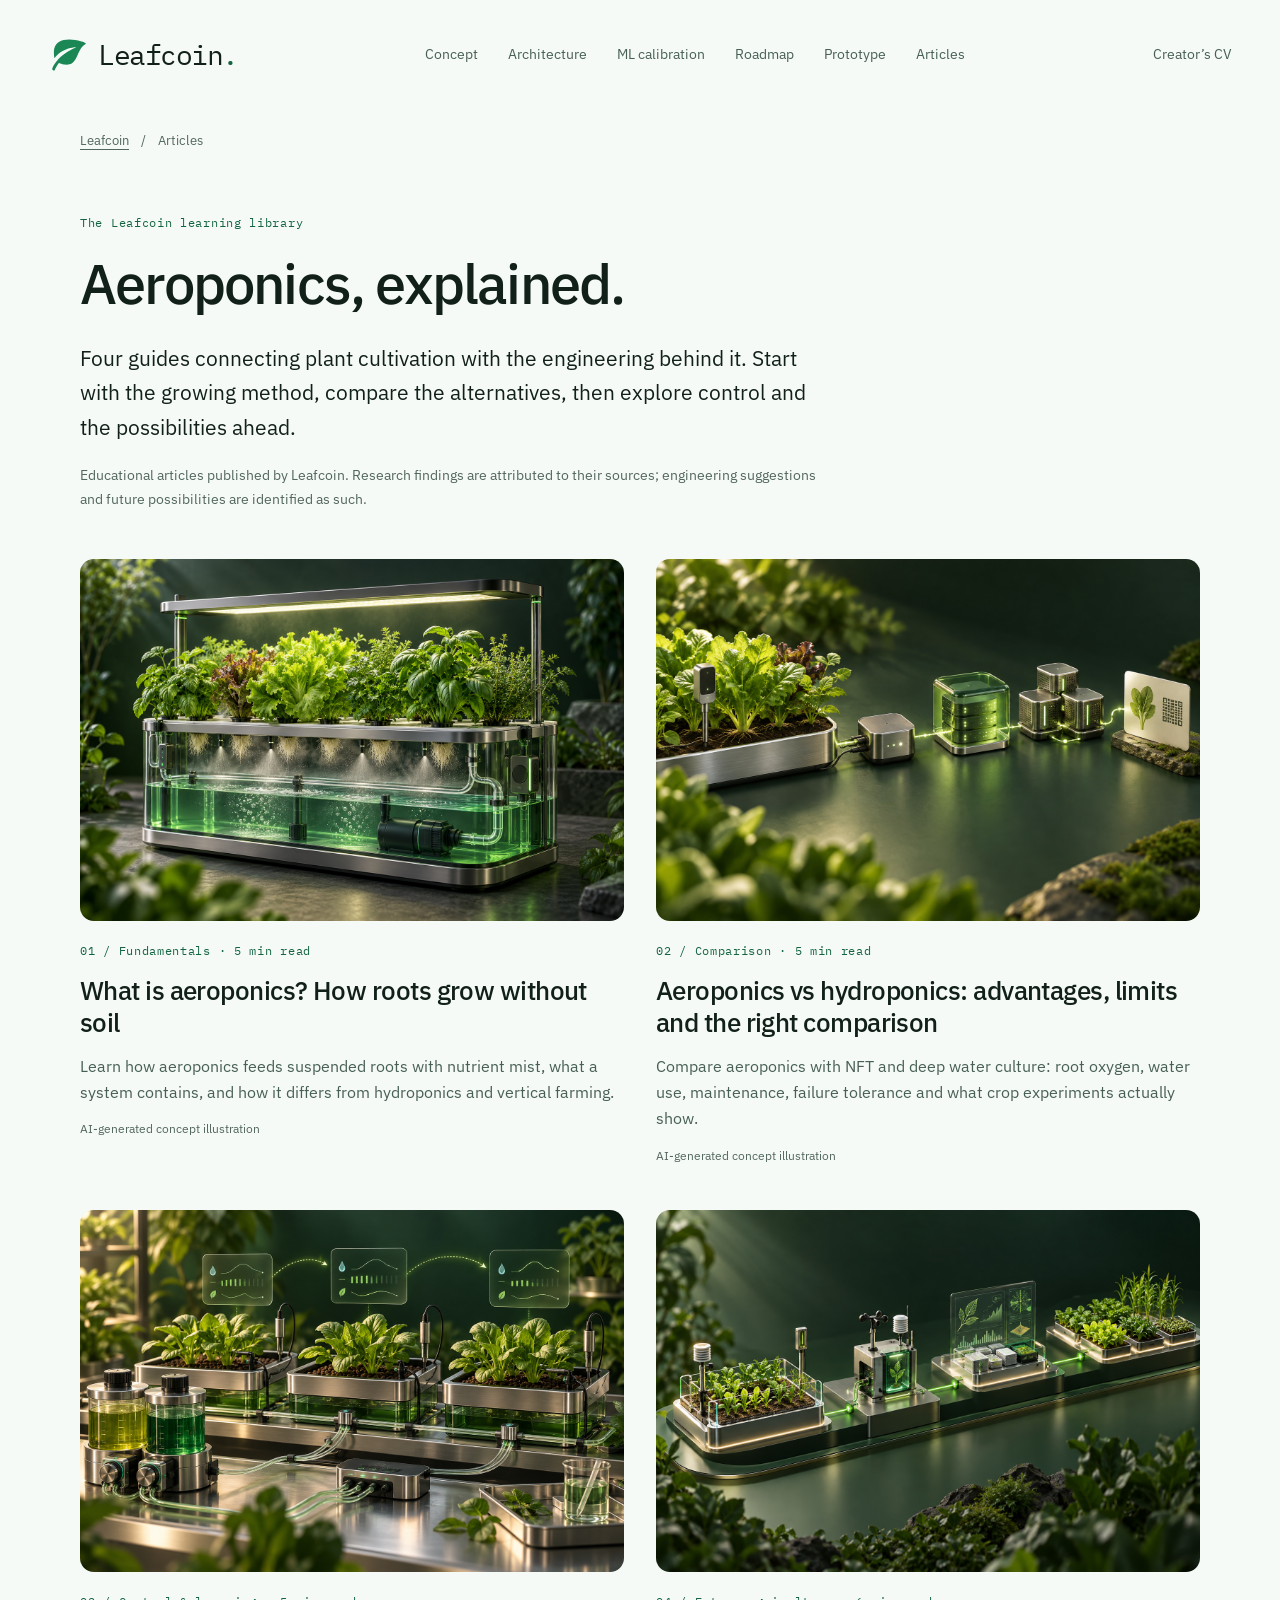
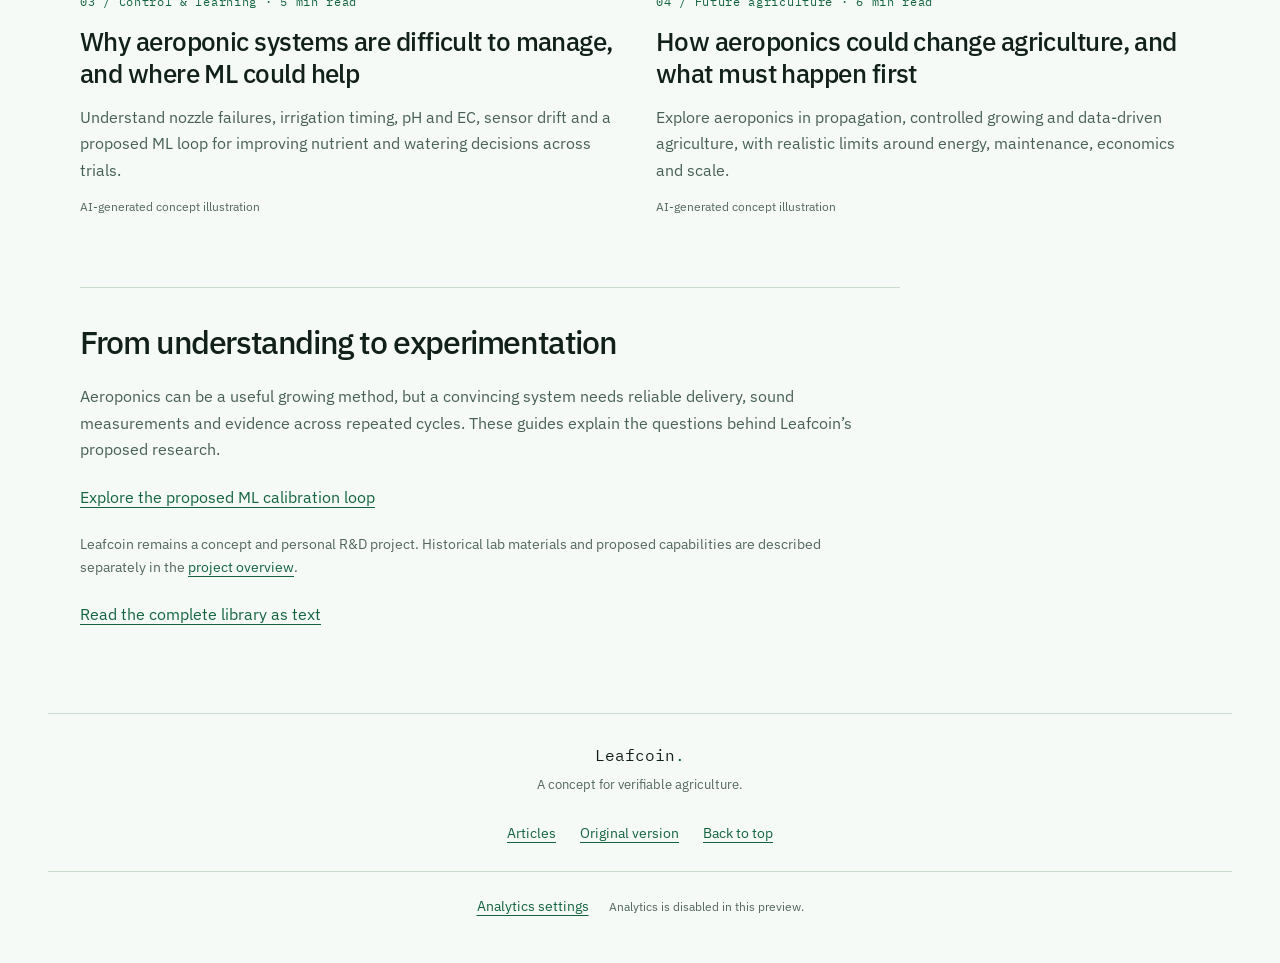
==== articles/index.html @ 0789e326 "Add sourced aeroponics learning library and discovery resources" ====
<!doctype html>
<html lang="en"><head>
<meta charset="utf-8"><meta name="viewport" content="width=device-width, initial-scale=1">
<title>Aeroponics Guides: Methods, Control and Future | Leafcoin</title><meta name="description" content="Research-based guides to aeroponics, hydroponic comparisons, system control and the future of agriculture, with sources and practical tradeoffs."><meta name="author" content="Ilya Papou">
<meta name="robots" content="index, follow, max-image-preview:large"><meta name="color-scheme" content="light dark">
<meta name="theme-color" content="#f5faf7" media="(prefers-color-scheme: light)"><meta name="theme-color" content="#081411" media="(prefers-color-scheme: dark)">
<link rel="canonical" href="https://leafcoin.org/articles/"><link rel="alternate" href="index.md" type="text/markdown" title="Learning library in Markdown">
<link rel="describedby" href="../llms.txt" type="text/plain" title="Leafcoin reading guide"><link rel="describedby" href="llms-full.txt" type="text/plain" title="Complete learning library text">
<link rel="icon" href="../assets/favicon-96.png" type="image/png" sizes="96x96"><link rel="apple-touch-icon" href="../assets/ios_ligth_leafcoin.png">
<link rel="stylesheet" href="../styles.css?v=20261013-articles"><link rel="stylesheet" href="../articles.css?v=20261013-articles"><link rel="stylesheet" href="../analytics-ui.css?v=20260930-footer-center">
<meta property="og:type" content="website"><meta property="og:site_name" content="Leafcoin"><meta property="og:locale" content="en_US">
<meta property="og:title" content="Aeroponics Guides: Methods, Control and Future | Leafcoin"><meta property="og:description" content="Research-based guides to aeroponics, hydroponic comparisons, system control and the future of agriculture, with sources and practical tradeoffs."><meta property="og:url" content="https://leafcoin.org/articles/">
<meta property="og:image" content="https://leafcoin.org/assets/images/section-concept.jpg"><meta property="og:image:type" content="image/jpeg"><meta property="og:image:width" content="1536"><meta property="og:image:height" content="1024"><meta property="og:image:alt" content="AI-generated concept illustration of an aeroponic growing module.">
<meta name="twitter:card" content="summary_large_image"><meta name="twitter:title" content="Aeroponics Guides: Methods, Control and Future | Leafcoin"><meta name="twitter:description" content="Research-based guides to aeroponics, hydroponic comparisons, system control and the future of agriculture, with sources and practical tradeoffs."><meta name="twitter:image" content="https://leafcoin.org/assets/images/section-concept.jpg"><meta name="twitter:image:alt" content="AI-generated concept illustration of an aeroponic growing module.">

<script type="application/ld+json">{"@context": "https://schema.org", "@graph": [{"@type": "WebSite", "@id": "https://leafcoin.org/#website", "url": "https://leafcoin.org/", "name": "Leafcoin", "alternateName": "leafcoin.org", "publisher": {"@id": "https://papou.work/#person"}}, {"@type": "Person", "@id": "https://papou.work/#person", "name": "Ilya Papou", "url": "https://papou.work/"}, {"@type": "CollectionPage", "@id": "https://leafcoin.org/articles/#library", "url": "https://leafcoin.org/articles/", "name": "Aeroponics Guides: Methods, Control and Future | Leafcoin", "description": "Research-based guides to aeroponics, hydroponic comparisons, system control and the future of agriculture, with sources and practical tradeoffs.", "inLanguage": "en", "datePublished": "2026-10-13", "dateModified": "2026-10-13", "isPartOf": {"@id": "https://leafcoin.org/#website"}, "publisher": {"@id": "https://papou.work/#person"}, "mainEntity": {"@id": "https://leafcoin.org/articles/#reading-order"}}, {"@type": "ItemList", "@id": "https://leafcoin.org/articles/#reading-order", "itemListElement": [{"@type": "ListItem", "position": 1, "name": "What is aeroponics? How roots grow without soil", "url": "https://leafcoin.org/articles/what-is-aeroponics.html"}, {"@type": "ListItem", "position": 2, "name": "Aeroponics vs hydroponics: advantages, limits and the right comparison", "url": "https://leafcoin.org/articles/aeroponics-vs-hydroponics.html"}, {"@type": "ListItem", "position": 3, "name": "Why aeroponic systems are difficult to manage, and where ML could help", "url": "https://leafcoin.org/articles/aeroponic-system-control.html"}, {"@type": "ListItem", "position": 4, "name": "How aeroponics could change agriculture, and what must happen first", "url": "https://leafcoin.org/articles/future-of-aeroponics.html"}]}, {"@type": "BreadcrumbList", "@id": "https://leafcoin.org/articles/#breadcrumbs", "itemListElement": [{"@type": "ListItem", "position": 1, "name": "Leafcoin", "item": "https://leafcoin.org/"}, {"@type": "ListItem", "position": 2, "name": "Articles", "item": "https://leafcoin.org/articles/"}]}]}</script>
<script src="../site.js?v=20260930-menu2" defer></script><script src="../analytics.js?v=20261013-articles" defer></script>
</head><body class="learning-page">
<a class="skip-link" href="#main">Skip to content</a>
  <header class="site-toolbar">
    <a class="site-brand" href="../index.html" aria-label="Leafcoin home"><img src="../assets/leafcoin_revert.svg" width="36" height="36" alt="" aria-hidden="true">Leafcoin<span aria-hidden="true">.</span></a>
    <button class="menu-toggle" type="button" aria-controls="site-menu" aria-expanded="false" aria-label="Open menu">
      <span class="menu-toggle-label">Menu</span>
      <span class="menu-toggle-icon" aria-hidden="true"><span></span><span></span><span></span></span>
    </button>
    <div class="toolbar-links" id="site-menu">
      <nav aria-label="Main navigation">
        <a href="../index.html#concept">Concept</a>
        <a href="../index.html#architecture">Architecture</a>
        <a href="../index.html#calibration">ML calibration</a>
        <a href="../index.html#roadmap">Roadmap</a>
        <a href="../index.html#prototype">Prototype</a>
        <a href="index.html" aria-current="location">Articles</a>
      </nav>
      <a class="creator-link" href="https://papou.work/">Creator’s CV</a>
    </div>
  </header>
<main id="main" class="learning-main"><nav class="breadcrumbs" aria-label="Breadcrumb"><a href="../index.html">Leafcoin</a><span aria-hidden="true">/</span><span>Articles</span></nav>
<header class="library-header" id="library"><p class="eyebrow">The Leafcoin learning library</p><h1>Aeroponics, explained.</h1><p class="library-intro">Four guides connecting plant cultivation with the engineering behind it. Start with the growing method, compare the alternatives, then explore control and the possibilities ahead.</p><p class="editorial-note">Educational articles published by Leafcoin. Research findings are attributed to their sources; engineering suggestions and future possibilities are identified as such.</p></header>
<section class="guide-grid" aria-label="Aeroponics articles"><article class="guide-card">
      <a class="guide-card-cover" href="what-is-aeroponics.html" aria-label="Read: What is aeroponics? How roots grow without soil"><img src="../assets/images/section-concept.jpg" width="1536" height="1024" loading="lazy" decoding="async" alt="AI-generated concept illustration. Concept illustration of plants supported above an aeroponic root chamber, with a reservoir, pump and sensors."></a>
      <div class="guide-card-copy"><p class="eyebrow">01 / Fundamentals · 5 min read</p><h2><a href="what-is-aeroponics.html">What is aeroponics? How roots grow without soil</a></h2><p>Learn how aeroponics feeds suspended roots with nutrient mist, what a system contains, and how it differs from hydroponics and vertical farming.</p><p class="guide-card-note">AI-generated concept illustration</p></div>
    </article><article class="guide-card">
      <a class="guide-card-cover" href="aeroponics-vs-hydroponics.html" aria-label="Read: Aeroponics vs hydroponics: advantages, limits and the right comparison"><img src="../assets/images/section-architecture.jpg" width="1536" height="1024" loading="lazy" decoding="async" alt="AI-generated concept illustration. Concept illustration connecting cultivation measurements with off-chain data and proposed verifiable records."></a>
      <div class="guide-card-copy"><p class="eyebrow">02 / Comparison · 5 min read</p><h2><a href="aeroponics-vs-hydroponics.html">Aeroponics vs hydroponics: advantages, limits and the right comparison</a></h2><p>Compare aeroponics with NFT and deep water culture: root oxygen, water use, maintenance, failure tolerance and what crop experiments actually show.</p><p class="guide-card-note">AI-generated concept illustration</p></div>
    </article><article class="guide-card">
      <a class="guide-card-cover" href="aeroponic-system-control.html" aria-label="Read: Why aeroponic systems are difficult to manage, and where ML could help"><img src="../assets/images/section-calibration.jpg" width="1536" height="1024" loading="lazy" decoding="async" alt="AI-generated concept illustration. Concept illustration of repeated cultivation experiments, plant observations and proposed ML-assisted calibration."></a>
      <div class="guide-card-copy"><p class="eyebrow">03 / Control &amp; learning · 5 min read</p><h2><a href="aeroponic-system-control.html">Why aeroponic systems are difficult to manage, and where ML could help</a></h2><p>Understand nozzle failures, irrigation timing, pH and EC, sensor drift and a proposed ML loop for improving nutrient and watering decisions across trials.</p><p class="guide-card-note">AI-generated concept illustration</p></div>
    </article><article class="guide-card">
      <a class="guide-card-cover" href="future-of-aeroponics.html" aria-label="Read: How aeroponics could change agriculture, and what must happen first"><img src="../assets/images/section-roadmap.jpg" width="1536" height="1024" loading="lazy" decoding="async" alt="AI-generated concept illustration. Concept illustration of a proposed progression from a compact growing lab to connected cultivation modules."></a>
      <div class="guide-card-copy"><p class="eyebrow">04 / Future agriculture · 6 min read</p><h2><a href="future-of-aeroponics.html">How aeroponics could change agriculture, and what must happen first</a></h2><p>Explore aeroponics in propagation, controlled growing and data-driven agriculture, with realistic limits around energy, maintenance, economics and scale.</p><p class="guide-card-note">AI-generated concept illustration</p></div>
    </article></section>
<section class="library-context"><h2>From understanding to experimentation</h2><p>Aeroponics can be a useful growing method, but a convincing system needs reliable delivery, sound measurements and evidence across repeated cycles. These guides explain the questions behind Leafcoin’s proposed research.</p><a href="../index.html#calibration">Explore the proposed ML calibration loop</a><p class="editorial-note">Leafcoin remains a concept and personal R&amp;D project. Historical lab materials and proposed capabilities are described separately in the <a href="../index.html#prototype">project overview</a>.</p><p><a href="llms-full.txt">Read the complete library as text</a></p></section></main>
  <footer class="site-footer">
    <p>Leafcoin<span aria-hidden="true">.</span> <span class="footer-context">A concept for verifiable agriculture.</span></p>
    <nav class="footer-links" aria-label="Footer navigation">
      <a href="index.html">Articles</a>
      <a href="https://old.leafcoin.org/">Original version</a>
      <a href="#main">Back to top</a>
    </nav>
    <div id="analytics-tools" class="analytics-tools" hidden>
      <button id="analytics-settings" class="analytics-settings" type="button" aria-controls="analytics-consent" aria-expanded="false">Analytics settings</button>
      <span id="analytics-status" class="analytics-status" role="status" aria-live="polite">Google Analytics is off.</span>
    </div>
  </footer>
<section id="analytics-consent" class="analytics-consent" aria-label="Google Analytics settings" hidden>
  <p class="analytics-consent-label">Your choice</p>
  <h2>Allow Google Analytics?</h2>
  <p>Google Analytics uses cookies to measure visits. Outside the EU it starts automatically unless you decline. In the EU, or if your region cannot be determined, it stays off until you allow it. Your choice lasts 180 days and can be changed in Analytics settings at any time.</p>
  <p class="analytics-consent-note">On leafcoin.org, Cloudflare separately measures page performance without cookies, with EU visitors excluded. These buttons control Google Analytics.</p>
  <div class="analytics-consent-actions">
    <button id="analytics-decline" type="button">Decline Google Analytics</button>
    <button id="analytics-allow" type="button">Allow Google Analytics</button>
  </div>
</section>
</body></html>
---- styles.css ----
@font-face {
  font-family: "IBM Plex Sans";
  src: url("assets/fonts/ibm-plex-sans.ttf") format("truetype");
  font-style: normal;
  font-weight: 100 700;
  font-display: swap;
}
@font-face {
  font-family: "IBM Plex Mono";
  src: url("assets/fonts/ibm-plex-mono.ttf") format("truetype");
  font-style: normal;
  font-weight: 400;
  font-display: swap;
}
:root {
  color-scheme: light;
  --page: #f5faf7;
  --ink: #12201a;
  --text: #486054;
  --muted: #53675c;
  --accent: #146442;
  --surface: #e9f3ed;
  --line: #cbdccf;
  --primary: #146442;
  --on-primary: #fff;
  --focus: #315ef5;
  --grid: rgb(40 93 58 / 7%);
  font-family: "IBM Plex Sans", sans-serif;
  font-synthesis: none;
  text-rendering: optimizeLegibility;
  -webkit-font-smoothing: antialiased;
}
*, *::before, *::after { box-sizing: border-box; }
html { scroll-behavior: smooth; scroll-padding-top: 30px; }
body { margin: 0; background: var(--page); color: var(--text); font-size: 16px; line-height: 1.65; }
h1, h2, h3, p, figure, dl, dd, ol, ul { margin: 0; }
h1, h2, h3 { color: var(--ink); }
a { color: var(--accent); text-underline-offset: 4px; text-decoration-thickness: 1px; }
a:hover { color: var(--ink); }
a:focus-visible, summary:focus-visible { outline: 3px solid var(--focus); outline-offset: 5px; border-radius: 2px; }
a, summary { -webkit-tap-highlight-color: transparent; }
img { display: block; max-width: 100%; height: auto; }
.skip-link { position: fixed; top: 12px; left: 12px; z-index: 10; padding: 10px 18px; background: var(--page); transform: translateY(-160%); }
.skip-link:focus { transform: translateY(0); }
.site-toolbar, .document, .site-footer { width: min(100% - 96px, 1280px); margin: 0 auto; }
.site-toolbar { position: relative; min-height: 110px; display: flex; align-items: center; gap: 32px; }
.site-brand { display: inline-flex; align-items: center; color: var(--ink); font-family: "IBM Plex Mono", monospace; font-size: 28px; letter-spacing: -1.5px; text-decoration: none; white-space: nowrap; }
.site-brand img { width: 38px; height: 38px; margin-right: 12px; }
.site-brand span, .site-footer > p > span:first-child { color: var(--accent); }
.toolbar-links { display: flex; align-items: center; gap: 32px; flex: 1; min-width: 0; }
.menu-toggle { display: none; align-items: center; justify-content: center; gap: 10px; min-height: 44px; padding: 9px 12px; border: 1px solid var(--line); border-radius: 7px; background: transparent; color: var(--ink); font: inherit; font-size: 14px; line-height: 1; white-space: nowrap; cursor: pointer; -webkit-tap-highlight-color: transparent; }
.menu-toggle:hover { background: var(--surface); }
.menu-toggle:focus-visible { outline: 3px solid var(--focus); outline-offset: 4px; }
.menu-toggle-icon { display: grid; gap: 5px; width: 20px; }
.menu-toggle-icon > span { display: block; width: 20px; height: 2px; border-radius: 2px; background: currentColor; }
.is-menu-open .menu-toggle-icon > span:first-child { transform: translateY(7px) rotate(45deg); }
.is-menu-open .menu-toggle-icon > span:nth-child(2) { opacity: 0; }
.is-menu-open .menu-toggle-icon > span:last-child { transform: translateY(-7px) rotate(-45deg); }
.site-toolbar nav { display: flex; gap: 30px; flex: 1; justify-content: center; }
.site-toolbar nav a, .creator-link { font-size: 14px; color: var(--text); text-decoration: none; }
.site-toolbar nav a:hover, .creator-link:hover { color: var(--accent); text-decoration: underline; }
.creator-link { white-space: nowrap; }
.hero { position: relative; isolation: isolate; display: grid; grid-template-columns: repeat(2, minmax(0, 1fr)); align-items: center; gap: 48px; padding: 62px 0 64px; }
.hero::before { content: ""; position: absolute; z-index: -1; inset: 0; pointer-events: none; background-image: linear-gradient(var(--grid) 1px, transparent 1px), linear-gradient(90deg, var(--grid) 1px, transparent 1px); background-size: 56px 56px; mask-image: linear-gradient(90deg, transparent 5%, #000 65%, transparent); }
.eyebrow { color: var(--accent); font-family: "IBM Plex Mono", monospace; font-size: 12px; line-height: 1.7; letter-spacing: .7px; }
h1 { margin-top: 24px; font-size: clamp(52px, 4.8vw, 64px); font-weight: 500; line-height: 1.08; letter-spacing: -2px; }
h1 span { color: var(--accent); }
.hero h1 span { white-space: nowrap; }
.hero-description { margin-top: 32px; max-width: 470px; color: var(--ink); font-size: 21px; line-height: 1.5; }
.hero-context { margin-top: 16px; max-width: 460px; }
.hero-links { display: flex; align-items: center; flex-wrap: wrap; gap: 24px; margin-top: 30px; font-size: 14px; }
.primary-link { display: inline-flex; min-height: 48px; align-items: center; justify-content: center; padding: 10px 21px; background: var(--primary); color: var(--on-primary); text-decoration: none; border: 1px solid transparent; border-radius: 3px; }
.primary-link:hover { background: var(--ink); color: var(--page); }
.text-link { display: inline-flex; min-height: 48px; align-items: center; }
.project-meta { display: grid; gap: 6px; margin-top: 30px; font-size: 13px; }
.project-meta > div { display: grid; grid-template-columns: 88px minmax(0, 1fr); gap: 10px; }
.project-meta dt { color: var(--muted); }
.project-meta dd { color: var(--text); }
.hero-figure { align-self: center; min-width: 0; }
.hero-figure img { width: 100%; height: auto; aspect-ratio: 3 / 2; object-fit: contain; object-position: center; border-radius: 20px; box-shadow: 0 18px 54px rgb(0 0 0 / 14%); }
.hero-figure figcaption { display: flex; justify-content: space-between; gap: 16px; padding-top: 14px; font-size: 12px; line-height: 1.7; color: var(--muted); }
.photo-label { font-family: "IBM Plex Mono", monospace; color: var(--accent); }
.research-layers { display: flex; gap: 30px; justify-content: space-between; align-items: center; padding: 25px 0; border-top: 1px solid var(--line); border-bottom: 1px solid var(--line); }
.research-layers ul { list-style: none; padding: 0; display: flex; flex-wrap: wrap; gap: 18px 30px; color: var(--text); font-size: 14px; }
.content-section { display: grid; grid-template-columns: 160px minmax(0, 1fr); column-gap: 60px; padding-top: 110px; }
.section-label > span { color: var(--accent); font-family: "IBM Plex Mono", monospace; font-size: 12px; }
.section-label > p { margin-top: 18px; color: var(--muted); font-size: 14px; line-height: 1.65; }
h2 { max-width: 750px; font-size: clamp(30px, 3.4vw, 43px); font-weight: 500; line-height: 1.17; letter-spacing: -1.4px; }
h3 { font-size: 19px; font-weight: 500; line-height: 1.4; }
.section-intro { margin-top: 24px; max-width: 760px; font-size: 18px; }
.principles { display: grid; grid-template-columns: repeat(3, minmax(0, 1fr)); gap: 28px; margin-top: 38px; }
.principles article { padding-top: 20px; border-top: 1px solid var(--accent); }
.principles p { margin-top: 13px; font-size: 15px; }
.scope-note { margin-top: 34px; padding: 4px 0 4px 20px; border-left: 2px solid var(--line); color: var(--muted); font-size: 14px; line-height: 1.65; }
.data-flow { list-style: none; display: grid; grid-template-columns: repeat(5, minmax(0, 1fr)); padding: 0; margin-top: 38px; }
.data-flow li { position: relative; display: flex; flex-direction: column; gap: 4px; min-width: 0; padding: 20px 20px 20px 0; border-top: 1px solid var(--accent); }
.data-flow li > span { color: var(--accent); font-family: "IBM Plex Mono", monospace; font-size: 14px; margin-bottom: 12px; }
.data-flow strong { color: var(--ink); font-size: 19px; font-weight: 500; }
.data-flow small { color: var(--muted); font-size: 13px; line-height: 1.5; }
.architecture-details { margin-top: 22px; }
.architecture-details details { border-bottom: 1px solid var(--line); }
.architecture-details summary { display: flex; align-items: center; gap: 14px; padding: 20px 0; color: var(--ink); list-style: none; cursor: pointer; font-size: 17px; font-weight: 500; }
.architecture-details summary::-webkit-details-marker { display: none; }
.architecture-details summary::before { content: "+"; flex: 0 0 18px; color: var(--accent); font-family: "IBM Plex Mono", monospace; font-weight: 400; }
.architecture-details details[open] summary::before { content: "−"; }
.detail-category { margin-left: auto; color: var(--muted); font-family: "IBM Plex Mono", monospace; font-size: 12px; font-weight: 400; }
.detail-copy { max-width: 850px; padding: 0 0 24px 32px; }
.detail-copy p + p { margin-top: 12px; }
.roadmap { display: grid; grid-template-columns: repeat(4, minmax(0, 1fr)); gap: 26px; margin-top: 38px; padding: 0; list-style: none; }
.roadmap li { min-width: 0; padding-top: 19px; border-top: 1px solid var(--line); }
.phase-number { display: block; color: var(--accent); font-family: "IBM Plex Mono", monospace; font-size: 24px; margin-bottom: 22px; }
.roadmap li p { margin-top: 12px; font-size: 15px; }
.roadmap .phase-check { margin-top: 16px; font-size: 13px; color: var(--muted); }
.prototype-section { padding-bottom: 80px; }
.lab-gallery { display: grid; grid-template-columns: repeat(2, minmax(0, 1fr)); gap: 26px; margin-top: 38px; }
.lab-gallery figure { min-width: 0; }
.lab-gallery img { width: 100%; aspect-ratio: 4 / 3; object-fit: cover; object-position: center 35%; border-radius: 3px; }
.lab-gallery figcaption { margin-top: 14px; font-size: 13px; line-height: 1.6; }
.lab-gallery strong { color: var(--ink); font-size: 15px; font-weight: 500; }
.lab-gallery p { margin-top: 5px; color: var(--muted); }
.source-list { margin-top: 36px; }
.source-list article { display: flex; gap: 24px; justify-content: space-between; padding: 25px 0; border-bottom: 1px solid var(--line); }
.source-list article:first-child { padding-top: 0; }
.source-list h3 { margin-top: 6px; }
.source-list p:not(.eyebrow) { margin-top: 8px; font-size: 15px; }
.source-type { color: var(--muted); font-family: "IBM Plex Mono", monospace; font-size: 12px; padding-top: 29px; }
.creator { display: flex; align-items: end; justify-content: space-between; gap: 24px; margin-top: 48px; }
.creator h3 { margin-top: 6px; font-size: 25px; }
.creator p:not(.eyebrow) { margin-top: 6px; font-size: 14px; }
.creator-links { display: grid; gap: 10px; font-size: 14px; }
.site-footer { display: grid; grid-template-columns: minmax(0, 1fr); justify-items: center; gap: 16px; padding: 28px 0 35px; border-top: 1px solid var(--line); font-size: 13px; color: var(--muted); text-align: center; }
.site-footer > p { color: var(--ink); font-family: "IBM Plex Mono", monospace; font-size: 16px; }
.footer-context { display: block; max-width: 40ch; margin: 6px auto 0; color: var(--muted); font-family: "IBM Plex Sans", sans-serif; font-size: 13px; line-height: 1.6; }
.footer-links { display: flex; align-items: center; justify-content: center; gap: 24px; }
.footer-links a { display: inline-flex; align-items: center; min-height: 44px; font-size: 14px; white-space: nowrap; }
.site-footer .analytics-tools { width: 100%; grid-column: 1 / -1; padding-top: 12px; border-top: 1px solid var(--line); }
@media (max-width: 1100px) {
  .site-toolbar, .document, .site-footer { width: calc(100% - 64px); }
  .site-toolbar { gap: 24px; }
  .toolbar-links { gap: 24px; }
  .site-toolbar nav { gap: 20px; }
  .hero { padding-top: 44px; }
  h1 { font-size: 56px; }
  .hero-description { font-size: 19px; }
  .research-layers { display: block; }
  .research-layers ul { margin-top: 15px; }
  .content-section { grid-template-columns: 130px minmax(0, 1fr); gap: 36px; padding-top: 85px; }
  .principles { gap: 22px; }
  .roadmap { grid-template-columns: repeat(2, minmax(0, 1fr)); gap: 36px; }
}
@media (max-width: 1000px) {
  .site-toolbar { display: grid; grid-template-columns: minmax(0, 1fr) auto; min-height: 88px; padding: 20px 0; gap: 0 12px; }
  .site-brand { width: fit-content; }
  .toolbar-links { grid-column: 1 / -1; display: grid; gap: 8px; margin-top: 16px; padding-top: 12px; border-top: 1px solid var(--line); }
  .site-toolbar nav { display: grid; gap: 4px; justify-content: stretch; }
  .site-toolbar nav a, .site-toolbar .creator-link { display: flex; align-items: center; min-height: 48px; padding: 8px 12px; border-radius: 6px; font-size: 16px; white-space: nowrap; }
  .site-toolbar nav a:hover, .site-toolbar .creator-link:hover { background: var(--surface); text-decoration: none; }
  .site-toolbar .creator-link { margin: 0; border-top: 1px solid var(--line); border-radius: 0; }
  .site-toolbar[data-menu-ready] .menu-toggle { display: inline-flex; }
  .site-toolbar[data-menu-ready] .toolbar-links { display: none; position: absolute; z-index: 20; top: calc(100% - 2px); left: 0; right: 0; margin: 0; padding: 12px; max-height: calc(100vh - 100px); max-height: calc(100svh - 100px); overflow-y: auto; overscroll-behavior: contain; border: 1px solid var(--line); border-radius: 12px; background: var(--page); box-shadow: 0 16px 40px rgb(0 0 0 / 16%); }
  .site-toolbar[data-menu-ready].is-menu-open .toolbar-links { display: grid; }
}
@media (max-width: 900px) {
  .hero { grid-template-columns: minmax(0, 1fr); gap: 36px; }
  .hero-copy { width: 100%; max-width: 640px; margin-inline: auto; }
  .hero-figure { width: 100%; max-width: 640px; margin-inline: auto; }
}
@media (max-width: 820px) {
  .site-brand { font-size: 26px; }
  .hero { gap: 28px; padding-top: 34px; }
  h1 { font-size: 52px; }
  .hero-figure figcaption { flex-wrap: wrap; gap: 4px; }
  .content-section { grid-template-columns: minmax(0, 1fr); gap: 24px; padding-top: 72px; }
  .section-label > p { display: none; }
  h2 { font-size: 35px; }
  .section-intro { font-size: 17px; }
  .site-footer { padding: 24px 0 32px; }
}
@media (max-width: 600px) {
  .site-toolbar, .document, .site-footer { width: calc(100% - 40px); }
  .site-brand { font-size: 25px; }
  .site-brand img { width: 32px; height: 32px; margin-right: 8px; }
  .hero { grid-template-columns: minmax(0, 1fr); gap: 36px; padding: 32px 0 36px; }
  h1 { font-size: clamp(32px, 8.5vw, 48px); }
  .hero-description { margin-top: 26px; font-size: 20px; }
  .hero-context { font-size: 16px; }
  .hero-links { gap: 18px; margin-top: 26px; }
  .project-meta { margin-top: 26px; }
  .hero-figure figcaption { flex-wrap: wrap; gap: 4px 18px; }
  .research-layers { padding: 22px 0; }
  .research-layers ul { gap: 10px 23px; }
  .content-section { padding-top: 58px; gap: 20px; }
  h2 { font-size: 32px; letter-spacing: -1px; }
  .principles { grid-template-columns: minmax(0, 1fr); gap: 26px; margin-top: 30px; }
  .principles article { padding-top: 16px; }
  .principles p { font-size: 16px; margin-top: 9px; }
  .data-flow { grid-template-columns: minmax(0, 1fr); gap: 0; }
  .data-flow li { display: grid; grid-template-columns: 30px 1fr 1.1fr; align-items: baseline; padding: 15px 0; gap: 10px; border-color: var(--line); }
  .data-flow li > span { margin: 0; }
  .data-flow strong { font-size: 17px; }
  .architecture-details summary { gap: 8px; font-size: 16px; }
  .detail-category { font-size: 12px; }
  .detail-copy { padding-left: 26px; }
  .roadmap { grid-template-columns: minmax(0, 1fr); gap: 28px; }
  .roadmap li { display: grid; grid-template-columns: 36px minmax(0, 1fr); gap: 18px; }
  .phase-number { font-size: 18px; margin-bottom: 0; }
  .roadmap li p { font-size: 16px; }
  .source-list article { gap: 12px; }
  .source-type { display: none; }
  .lab-gallery { grid-template-columns: minmax(0, 1fr); gap: 26px; }
  .creator { align-items: start; flex-direction: column; gap: 20px; margin-top: 36px; }
  .creator-links { display: flex; gap: 20px; flex-wrap: wrap; }
  .prototype-section { padding-bottom: 48px; }
}
@media screen and (prefers-color-scheme: dark) {
  :root { color-scheme: dark; --page: #081411; --ink: #effcf3; --text: #bed2c6; --muted: #9db5a7; --accent: #9deb8f; --surface: #10271d; --line: #234536; --primary: #a0ef92; --on-primary: #0b1b12; --focus: #9ab8ff; --grid: rgb(143 224 139 / 8%); }
}
@media (prefers-reduced-motion: reduce) { html { scroll-behavior: auto; } }
@media print {
  :root { color-scheme: light; --page: #fff; --ink: #12201a; --text: #486054; --muted: #53675c; --accent: #146442; --surface: #e9f3ed; --line: #cbdccf; }
  @page { size: A4; margin: 15mm; }
  body { background: #fff; font-size: 11pt; }
  .site-toolbar, .skip-link, .hero-links, .footer-links, .hero::before { display: none; }
  .document, .site-footer { width: 100%; }
  .hero { grid-template-columns: 1.1fr 1fr; gap: 28px; padding: 0 0 26px; }
  h1 { font-size: 38pt; letter-spacing: -1.5pt; }
  .hero-description { font-size: 14pt; }
  .research-layers { display: block; }
  .research-layers ul { margin-top: 12px; }
  .content-section { display: block; padding-top: 30px; }
  .section-label { margin-bottom: 12px; }
  .section-label > p { display: none; }
  h2 { font-size: 22pt; }
  .section-intro { font-size: 11pt; }
  h2, h3, summary { break-after: avoid; }
  .principles { grid-template-columns: 1fr; gap: 16px; }
  .roadmap { grid-template-columns: repeat(2, minmax(0, 1fr)); }
  .roadmap li { display: block; }
  .principles article, .roadmap li, .source-list article, .scope-note, figure, .creator { break-inside: avoid; }
  .data-flow { grid-template-columns: repeat(5, minmax(0, 1fr)); }
  .data-flow li { display: flex; padding: 16px 12px 16px 0; }
  .lab-gallery { grid-template-columns: repeat(2, minmax(0, 1fr)); }
  .prototype-section { padding-bottom: 30px; }
}
---- articles.css ----
/* Reading layouts use the site's existing device theme and local fonts. */
.learning-main { width: min(100% - 96px, 1120px); margin: 0 auto; }
.breadcrumbs { display: flex; flex-wrap: wrap; align-items: center; gap: 12px; padding: 20px 0 26px; color: var(--muted); font-size: 13px; }
.breadcrumbs a { color: var(--muted); }
.library-header { max-width: 850px; padding: 36px 0 48px; }
.learning-main h1 { max-width: 880px; font-size: clamp(36px, 4.4vw, 56px); letter-spacing: -1.8px; line-height: 1.12; margin-top: 18px; }
.library-intro { font-size: 21px; margin-top: 26px; max-width: 740px; color: var(--ink); }
.editorial-note { font-size: 14px; margin-top: 20px; max-width: 760px; color: var(--muted); }
.guide-grid { display: grid; grid-template-columns: repeat(2, minmax(0, 1fr)); gap: 44px 32px; }
.guide-card { min-width: 0; }
.guide-card-cover { display: block; overflow: hidden; border-radius: 14px; background: var(--surface); }
.guide-card-cover img { width: 100%; aspect-ratio: 3 / 2; object-fit: cover; }
.guide-card-copy { padding-top: 20px; }
.guide-card h2 { font-size: 26px; line-height: 1.25; letter-spacing: -.55px; margin-top: 12px; }
.guide-card h2 a { color: var(--ink); text-decoration: none; }
.guide-card h2 a:hover { color: var(--accent); text-decoration: underline; }
.guide-card-copy > p:not(.eyebrow) { margin-top: 14px; }
.guide-card .guide-card-note { font-size: 12px; color: var(--muted); }
.library-context { border-top: 1px solid var(--line); margin-top: 70px; padding: 36px 0 64px; max-width: 820px; }
.library-context h2 { font-size: 32px; }
.library-context p { margin: 22px 0; }
.article-header { max-width: 850px; padding-top: 26px; }
.article-meta { display: flex; flex-wrap: wrap; gap: 0 .3em; margin-top: 22px; color: var(--muted); font-size: 13px; }
.article-answer { margin-top: 28px; font-size: 21px; line-height: 1.6; color: var(--ink); max-width: 810px; }
.article-text-link { margin-top: 20px; font-size: 14px; }
.article-cover { max-width: 900px; margin: 42px 0 54px; }
.article-cover img { width: 100%; height: auto; border-radius: 18px; }
.article-cover figcaption { display: flex; flex-wrap: wrap; justify-content: space-between; gap: 4px 20px; font-size: 12px; color: var(--muted); padding-top: 12px; }
.article-layout { display: grid; grid-template-columns: 230px minmax(0, 720px); gap: 54px; align-items: start; }
.article-toc { position: sticky; top: 24px; padding-top: 5px; }
.article-toc ol { list-style: none; padding: 0; margin-top: 16px; }
.article-toc li + li { margin-top: 12px; }
.article-toc a { display: block; font-size: 13px; line-height: 1.5; text-decoration: none; color: var(--text); padding: 4px 0; }
.article-toc a:hover { color: var(--accent); text-decoration: underline; }
.article-prose { min-width: 0; font-size: 18px; line-height: 1.8; }
.article-prose section { margin-bottom: 48px; scroll-margin-top: 28px; }
.article-prose h2 { font-size: 31px; letter-spacing: -.9px; line-height: 1.25; }
.article-prose h3 { font-size: 22px; }
.article-prose p { margin-top: 20px; }
.article-prose ul, .article-prose ol { margin-top: 20px; padding-left: 24px; }
.article-prose li + li { margin-top: 12px; }
.comparison-scroll { overflow-x: auto; margin-top: 28px; border: 1px solid var(--line); border-radius: 10px; }
.comparison-hint { display: none; }
.comparison-scroll:focus-visible { outline: 3px solid var(--focus); outline-offset: 4px; }
.comparison-scroll table { width: 100%; min-width: 590px; border-collapse: collapse; font-size: 14px; line-height: 1.65; }
.comparison-scroll caption { text-align: left; padding: 16px; color: var(--muted); font-size: 13px; }
.comparison-scroll th, .comparison-scroll td { padding: 16px; text-align: left; vertical-align: top; border-top: 1px solid var(--line); }
.comparison-scroll thead { background: var(--surface); color: var(--ink); }
.comparison-scroll tbody th { width: 24%; color: var(--ink); font-weight: 500; }
.article-question { margin-top: 26px; padding-top: 20px; border-top: 1px solid var(--line); }
.article-question p { margin-top: 12px; }
.article-sources { border-top: 1px solid var(--line); padding-top: 30px; font-size: 15px; }
.article-sources li p { font-size: 13px; margin-top: 6px; color: var(--muted); }
.article-sources a { overflow-wrap: anywhere; }
.article-related { padding-top: 30px; border-top: 1px solid var(--line); }
.article-related > a { display: inline-block; margin-top: 26px; font-size: 15px; }
.home-guides { padding-bottom: 72px; }
.home-guide-list { display: grid; grid-template-columns: repeat(2, minmax(0, 1fr)); gap: 28px; margin-top: 36px; }
.home-guide-list article { border-top: 1px solid var(--line); padding-top: 22px; }
.home-guide-list h3 { margin: 10px 0 12px; }
.home-guide-list h3 a { color: var(--ink); text-decoration: none; }
.home-guide-list h3 a:hover { color: var(--accent); text-decoration: underline; }
.home-guide-list p:not(.eyebrow) { font-size: 15px; }
.home-guides .library-link { display: inline-flex; min-height: 44px; align-items: center; margin-top: 30px; }
@media (max-width: 1000px) { .article-layout { grid-template-columns: 190px minmax(0,1fr); gap: 34px; } }
@media (max-width: 820px) {
  .article-layout { grid-template-columns: minmax(0,1fr); gap: 40px; }
  .article-toc { position: static; padding: 20px 0; border-top: 1px solid var(--line); border-bottom: 1px solid var(--line); }
  .article-toc ol { display: grid; grid-template-columns: repeat(2,minmax(0,1fr)); gap: 12px 24px; }
  .article-toc li + li { margin-top: 0; }
  .article-toc a { min-height: 44px; font-size: 14px; }
}
@media (max-width: 600px) {
  .learning-main { width: calc(100% - 40px); }
  .breadcrumbs { padding: 14px 0 12px; }
  .library-header, .article-header { padding-top: 22px; }
  .learning-main h1 { font-size: clamp(31px,8.5vw,43px); letter-spacing: -1px; }
  .library-intro, .article-answer { font-size: 19px; }
  .guide-grid, .home-guide-list { grid-template-columns: minmax(0,1fr); gap: 34px; }
  .guide-card h2 { font-size: 24px; }
  .library-context { margin-top: 48px; padding: 28px 0 38px; }
  .article-meta { font-size: 12px; line-height: 1.7; }
  .article-cover { margin: 30px 0 36px; }
  .article-cover img { border-radius: 12px; }
  .article-toc ol { grid-template-columns: minmax(0,1fr); gap: 6px; }
  .article-prose { font-size: 17px; }
  .article-prose h2 { font-size: 28px; }
  .article-prose section { margin-bottom: 38px; }
  .article-prose .comparison-hint { display: block; color: var(--muted); font-size: 13px; }
  .comparison-hint + .comparison-scroll { margin-top: 14px; }
  .home-guides { padding-bottom: 38px; }
}
@media print {
  .learning-main { width: 100%; }
  .breadcrumbs, .article-toc, .article-text-link, .article-related { display: none; }
  .article-layout { display: block; }
  .learning-main h1 { font-size: 26pt; }
  .article-answer, .article-prose { font-size: 11pt; }
  .article-prose h2 { font-size: 18pt; }
  .article-prose h3 { font-size: 14pt; }
  .article-cover { max-width: 150mm; }
  .comparison-scroll { overflow: visible; }
  .comparison-scroll table { min-width: 0; }
}
---- analytics-ui.css ----
.analytics-tools {
  display: flex;
  flex-wrap: wrap;
  justify-content: center;
  align-items: center;
  gap: 8px 20px;
  color: var(--muted);
  font-size: 12px;
  text-align: center;
}
.analytics-tools[hidden], .analytics-consent[hidden] { display: none; }
.analytics-settings {
  min-height: 44px;
  padding: 0;
  border: 0;
  background: transparent;
  color: var(--accent);
  font: inherit;
  font-size: 14px;
  text-decoration: underline;
  text-underline-offset: 4px;
  cursor: pointer;
}
.analytics-settings:hover { color: var(--ink); }
.analytics-status { min-width: 0; line-height: 1.6; overflow-wrap: anywhere; }
.analytics-consent {
  position: fixed;
  z-index: 20;
  right: 16px;
  bottom: calc(16px + env(safe-area-inset-bottom, 0px));
  width: min(580px, calc(100% - 32px));
  max-height: calc(100vh - 32px - env(safe-area-inset-bottom, 0px));
  max-height: calc(100dvh - 32px - env(safe-area-inset-bottom, 0px));
  overflow-y: auto;
  overscroll-behavior: contain;
  padding: 26px;
  border: 1px solid var(--line);
  border-radius: 8px;
  background: var(--page);
  color: var(--text);
  box-shadow: 0 10px 45px rgb(0 0 0 / 15%);
  font-size: 14px;
  line-height: 1.6;
}
.analytics-consent-label {
  color: var(--accent);
  font-family: "IBM Plex Mono", monospace;
  font-size: 11px;
  letter-spacing: .7px;
}
.analytics-consent h2 {
  margin: 8px 0 14px;
  color: var(--ink);
  font-size: 25px;
  line-height: 1.25;
  letter-spacing: -.5px;
}
.analytics-consent-note { margin-top: 12px; color: var(--muted); font-size: 12px; }
.analytics-consent-actions {
  display: grid;
  grid-template-columns: repeat(2, minmax(0, 1fr));
  gap: 12px;
  margin-top: 20px;
}
.analytics-consent-actions button {
  min-height: 46px;
  padding: 10px 12px;
  border: 1px solid var(--accent);
  border-radius: 3px;
  background: transparent;
  color: var(--accent);
  font: inherit;
  font-size: 13px;
  line-height: 1.4;
  cursor: pointer;
}
.analytics-consent-actions button:hover { background: var(--surface); color: var(--ink); }
.analytics-settings:focus-visible, .analytics-consent-actions button:focus-visible {
  outline: 3px solid var(--focus);
  outline-offset: 4px;
}
@media (max-width: 480px) {
  .analytics-consent { padding: 20px; }
  .analytics-consent h2 { font-size: 23px; }
  .analytics-consent-actions { grid-template-columns: 1fr; gap: 10px; }
}
@media (max-width: 820px) {
  .analytics-tools { display: grid; grid-template-columns: minmax(0, 1fr); justify-items: center; gap: 0; }
}
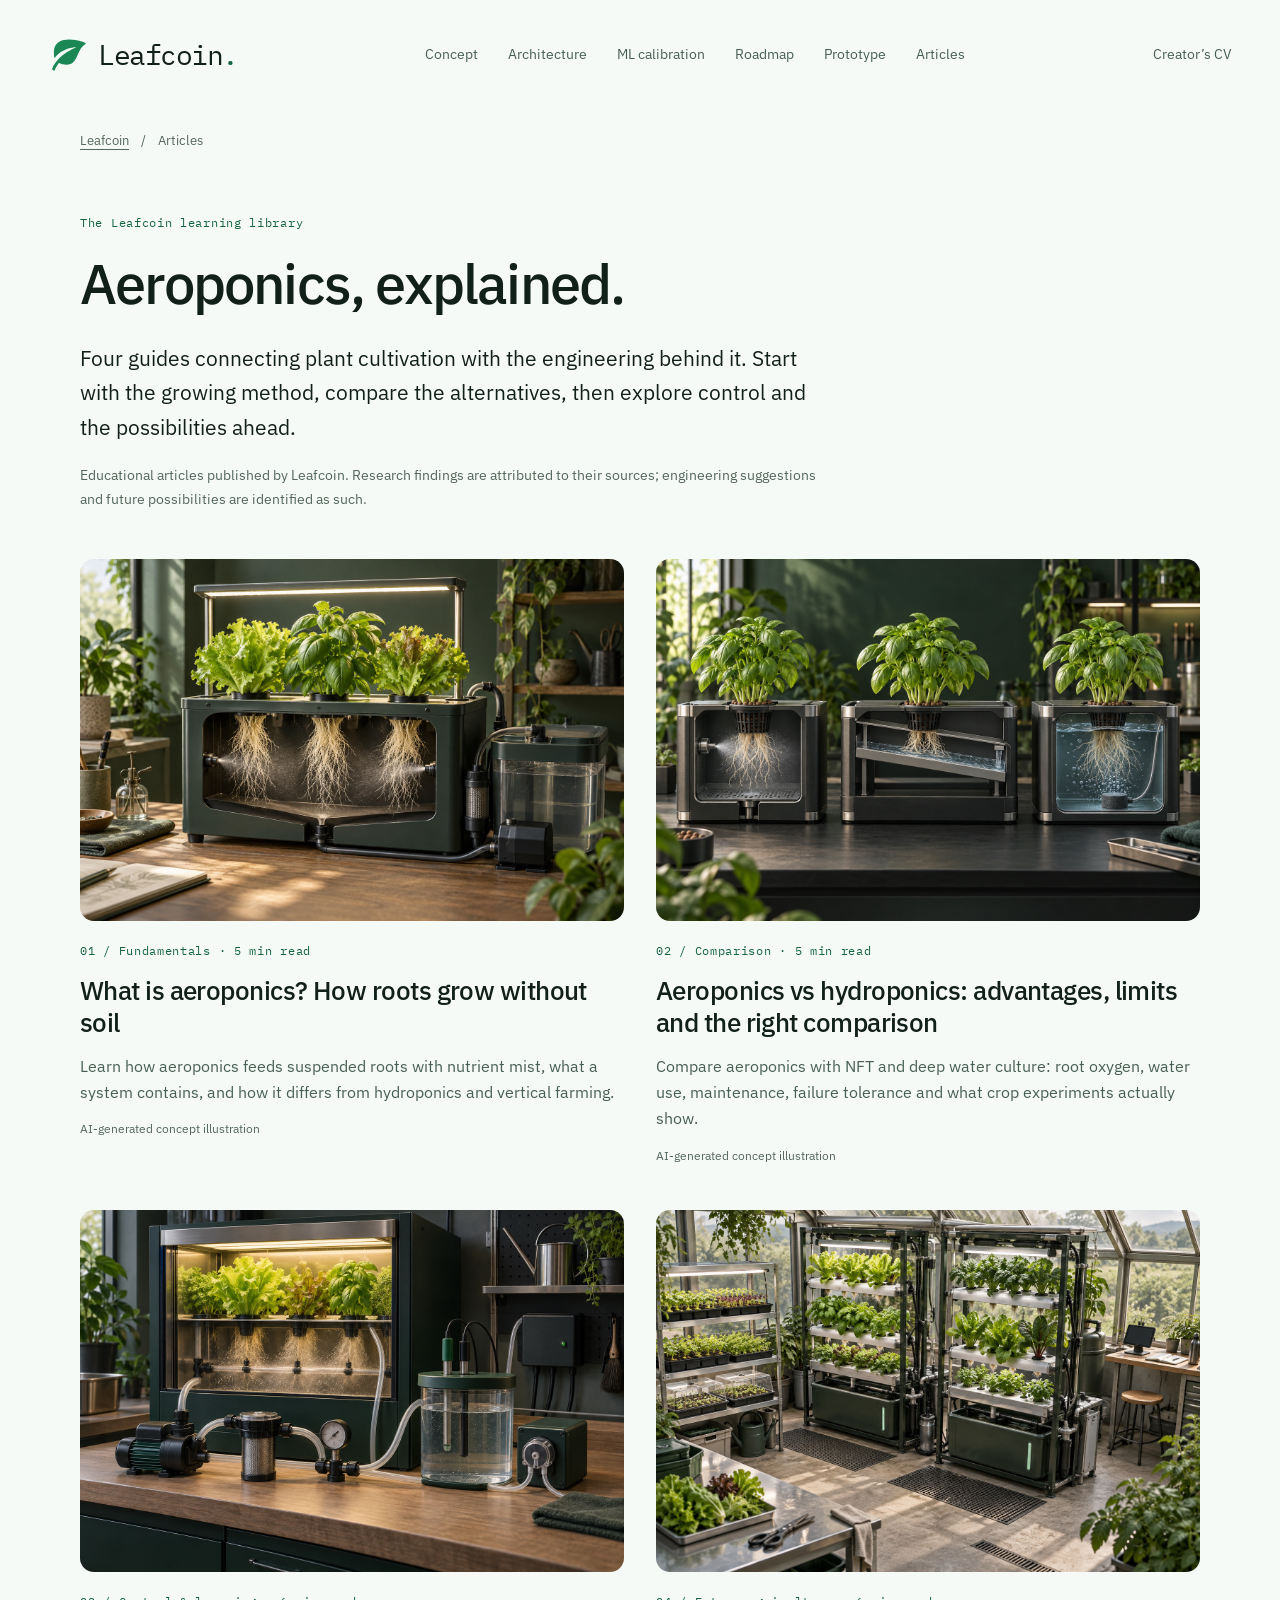
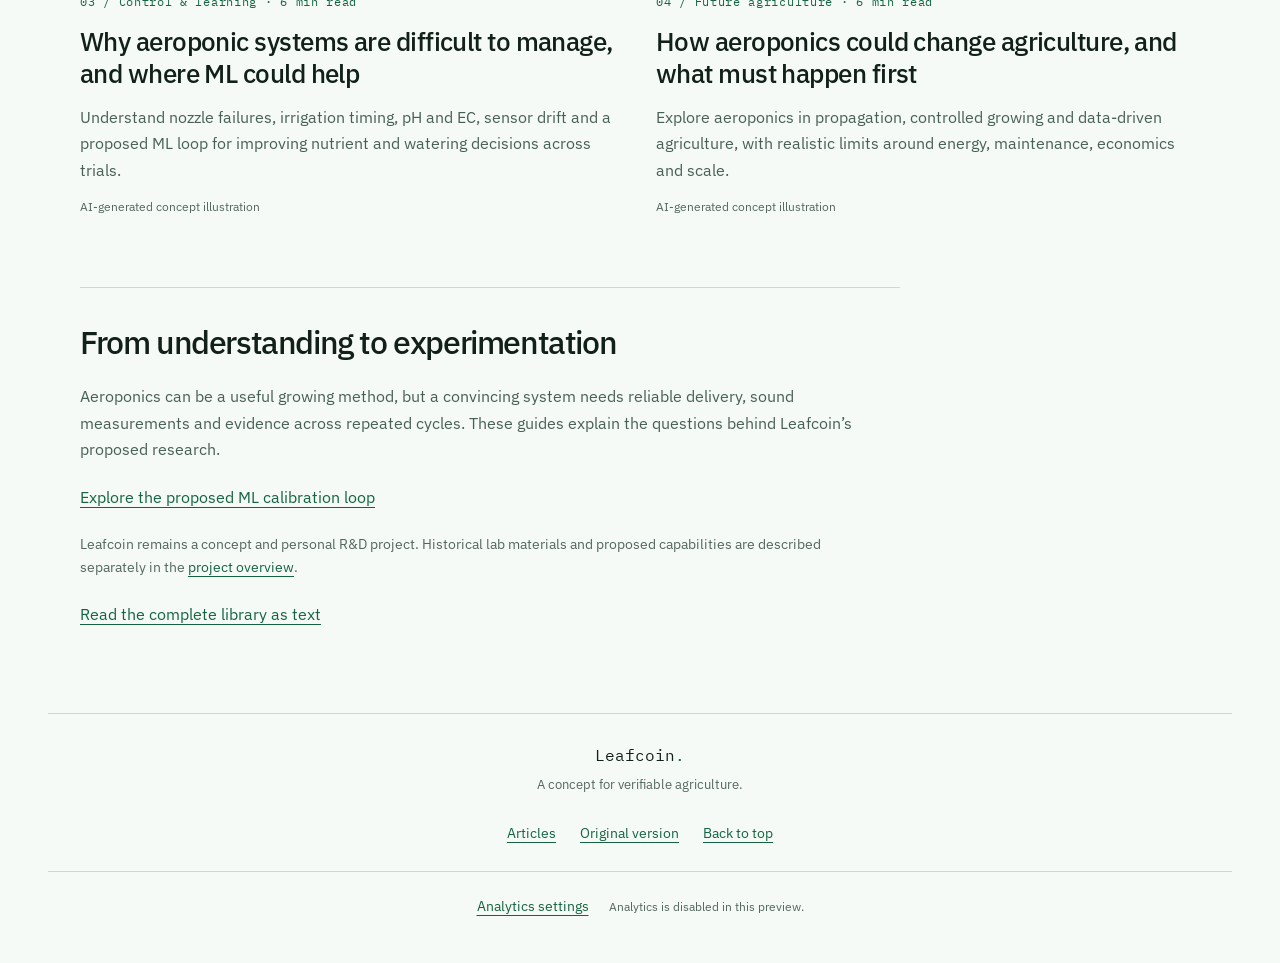
==== commit 0913e105: "Add dedicated article illustrations and responsive educational diagrams" ====
--- a/articles/index.html
+++ b/articles/index.html
@@ -7,11 +7,11 @@
 <link rel="canonical" href="https://leafcoin.org/articles/"><link rel="alternate" href="index.md" type="text/markdown" title="Learning library in Markdown">
 <link rel="describedby" href="../llms.txt" type="text/plain" title="Leafcoin reading guide"><link rel="describedby" href="llms-full.txt" type="text/plain" title="Complete learning library text">
 <link rel="icon" href="../assets/favicon-96.png" type="image/png" sizes="96x96"><link rel="apple-touch-icon" href="../assets/ios_ligth_leafcoin.png">
-<link rel="stylesheet" href="../styles.css?v=20261013-articles"><link rel="stylesheet" href="../articles.css?v=20261013-articles"><link rel="stylesheet" href="../analytics-ui.css?v=20260930-footer-center">
+<link rel="stylesheet" href="../styles.css?v=20261013-articles"><link rel="stylesheet" href="../articles.css?v=20261013-visuals"><link rel="stylesheet" href="../analytics-ui.css?v=20260930-footer-center">
 <meta property="og:type" content="website"><meta property="og:site_name" content="Leafcoin"><meta property="og:locale" content="en_US">
 <meta property="og:title" content="Aeroponics Guides: Methods, Control and Future | Leafcoin"><meta property="og:description" content="Research-based guides to aeroponics, hydroponic comparisons, system control and the future of agriculture, with sources and practical tradeoffs."><meta property="og:url" content="https://leafcoin.org/articles/">
-<meta property="og:image" content="https://leafcoin.org/assets/images/section-concept.jpg"><meta property="og:image:type" content="image/jpeg"><meta property="og:image:width" content="1536"><meta property="og:image:height" content="1024"><meta property="og:image:alt" content="AI-generated concept illustration of an aeroponic growing module.">
-<meta name="twitter:card" content="summary_large_image"><meta name="twitter:title" content="Aeroponics Guides: Methods, Control and Future | Leafcoin"><meta name="twitter:description" content="Research-based guides to aeroponics, hydroponic comparisons, system control and the future of agriculture, with sources and practical tradeoffs."><meta name="twitter:image" content="https://leafcoin.org/assets/images/section-concept.jpg"><meta name="twitter:image:alt" content="AI-generated concept illustration of an aeroponic growing module.">
+<meta property="og:image" content="https://leafcoin.org/assets/images/article-aeroponics-cutaway.jpg"><meta property="og:image:type" content="image/jpeg"><meta property="og:image:width" content="1536"><meta property="og:image:height" content="1024"><meta property="og:image:alt" content="AI-generated concept illustration. A tabletop aeroponic module with suspended roots, directed spray, a separate reservoir and a drain.">
+<meta name="twitter:card" content="summary_large_image"><meta name="twitter:title" content="Aeroponics Guides: Methods, Control and Future | Leafcoin"><meta name="twitter:description" content="Research-based guides to aeroponics, hydroponic comparisons, system control and the future of agriculture, with sources and practical tradeoffs."><meta name="twitter:image" content="https://leafcoin.org/assets/images/article-aeroponics-cutaway.jpg"><meta name="twitter:image:alt" content="AI-generated concept illustration. A tabletop aeroponic module with suspended roots, directed spray, a separate reservoir and a drain.">
 
 <script type="application/ld+json">{"@context": "https://schema.org", "@graph": [{"@type": "WebSite", "@id": "https://leafcoin.org/#website", "url": "https://leafcoin.org/", "name": "Leafcoin", "alternateName": "leafcoin.org", "publisher": {"@id": "https://papou.work/#person"}}, {"@type": "Person", "@id": "https://papou.work/#person", "name": "Ilya Papou", "url": "https://papou.work/"}, {"@type": "CollectionPage", "@id": "https://leafcoin.org/articles/#library", "url": "https://leafcoin.org/articles/", "name": "Aeroponics Guides: Methods, Control and Future | Leafcoin", "description": "Research-based guides to aeroponics, hydroponic comparisons, system control and the future of agriculture, with sources and practical tradeoffs.", "inLanguage": "en", "datePublished": "2026-10-13", "dateModified": "2026-10-13", "isPartOf": {"@id": "https://leafcoin.org/#website"}, "publisher": {"@id": "https://papou.work/#person"}, "mainEntity": {"@id": "https://leafcoin.org/articles/#reading-order"}}, {"@type": "ItemList", "@id": "https://leafcoin.org/articles/#reading-order", "itemListElement": [{"@type": "ListItem", "position": 1, "name": "What is aeroponics? How roots grow without soil", "url": "https://leafcoin.org/articles/what-is-aeroponics.html"}, {"@type": "ListItem", "position": 2, "name": "Aeroponics vs hydroponics: advantages, limits and the right comparison", "url": "https://leafcoin.org/articles/aeroponics-vs-hydroponics.html"}, {"@type": "ListItem", "position": 3, "name": "Why aeroponic systems are difficult to manage, and where ML could help", "url": "https://leafcoin.org/articles/aeroponic-system-control.html"}, {"@type": "ListItem", "position": 4, "name": "How aeroponics could change agriculture, and what must happen first", "url": "https://leafcoin.org/articles/future-of-aeroponics.html"}]}, {"@type": "BreadcrumbList", "@id": "https://leafcoin.org/articles/#breadcrumbs", "itemListElement": [{"@type": "ListItem", "position": 1, "name": "Leafcoin", "item": "https://leafcoin.org/"}, {"@type": "ListItem", "position": 2, "name": "Articles", "item": "https://leafcoin.org/articles/"}]}]}</script>
 <script src="../site.js?v=20260930-menu2" defer></script><script src="../analytics.js?v=20261013-articles" defer></script>
@@ -38,16 +38,16 @@
 <main id="main" class="learning-main"><nav class="breadcrumbs" aria-label="Breadcrumb"><a href="../index.html">Leafcoin</a><span aria-hidden="true">/</span><span>Articles</span></nav>
 <header class="library-header" id="library"><p class="eyebrow">The Leafcoin learning library</p><h1>Aeroponics, explained.</h1><p class="library-intro">Four guides connecting plant cultivation with the engineering behind it. Start with the growing method, compare the alternatives, then explore control and the possibilities ahead.</p><p class="editorial-note">Educational articles published by Leafcoin. Research findings are attributed to their sources; engineering suggestions and future possibilities are identified as such.</p></header>
 <section class="guide-grid" aria-label="Aeroponics articles"><article class="guide-card">
-      <a class="guide-card-cover" href="what-is-aeroponics.html" aria-label="Read: What is aeroponics? How roots grow without soil"><img src="../assets/images/section-concept.jpg" width="1536" height="1024" loading="lazy" decoding="async" alt="AI-generated concept illustration. Concept illustration of plants supported above an aeroponic root chamber, with a reservoir, pump and sensors."></a>
+      <a class="guide-card-cover" href="what-is-aeroponics.html" aria-label="Read: What is aeroponics? How roots grow without soil"><img src="../assets/images/article-aeroponics-cutaway.jpg" width="1536" height="1024" loading="lazy" decoding="async" alt="AI-generated concept illustration. A tabletop aeroponic module with suspended roots, directed spray, a separate reservoir and a drain."></a>
       <div class="guide-card-copy"><p class="eyebrow">01 / Fundamentals · 5 min read</p><h2><a href="what-is-aeroponics.html">What is aeroponics? How roots grow without soil</a></h2><p>Learn how aeroponics feeds suspended roots with nutrient mist, what a system contains, and how it differs from hydroponics and vertical farming.</p><p class="guide-card-note">AI-generated concept illustration</p></div>
     </article><article class="guide-card">
-      <a class="guide-card-cover" href="aeroponics-vs-hydroponics.html" aria-label="Read: Aeroponics vs hydroponics: advantages, limits and the right comparison"><img src="../assets/images/section-architecture.jpg" width="1536" height="1024" loading="lazy" decoding="async" alt="AI-generated concept illustration. Concept illustration connecting cultivation measurements with off-chain data and proposed verifiable records."></a>
+      <a class="guide-card-cover" href="aeroponics-vs-hydroponics.html" aria-label="Read: Aeroponics vs hydroponics: advantages, limits and the right comparison"><img src="../assets/images/article-growing-methods.jpg" width="1536" height="1024" loading="lazy" decoding="async" alt="AI-generated concept illustration. Three comparable plant modules reveal aeroponic spray, an NFT channel and aerated deep water culture."></a>
       <div class="guide-card-copy"><p class="eyebrow">02 / Comparison · 5 min read</p><h2><a href="aeroponics-vs-hydroponics.html">Aeroponics vs hydroponics: advantages, limits and the right comparison</a></h2><p>Compare aeroponics with NFT and deep water culture: root oxygen, water use, maintenance, failure tolerance and what crop experiments actually show.</p><p class="guide-card-note">AI-generated concept illustration</p></div>
     </article><article class="guide-card">
-      <a class="guide-card-cover" href="aeroponic-system-control.html" aria-label="Read: Why aeroponic systems are difficult to manage, and where ML could help"><img src="../assets/images/section-calibration.jpg" width="1536" height="1024" loading="lazy" decoding="async" alt="AI-generated concept illustration. Concept illustration of repeated cultivation experiments, plant observations and proposed ML-assisted calibration."></a>
-      <div class="guide-card-copy"><p class="eyebrow">03 / Control &amp; learning · 5 min read</p><h2><a href="aeroponic-system-control.html">Why aeroponic systems are difficult to manage, and where ML could help</a></h2><p>Understand nozzle failures, irrigation timing, pH and EC, sensor drift and a proposed ML loop for improving nutrient and watering decisions across trials.</p><p class="guide-card-note">AI-generated concept illustration</p></div>
+      <a class="guide-card-cover" href="aeroponic-system-control.html" aria-label="Read: Why aeroponic systems are difficult to manage, and where ML could help"><img src="../assets/images/article-control-workbench.jpg" width="1536" height="1024" loading="lazy" decoding="async" alt="AI-generated concept illustration. A home aeroponics workbench with pump, filter, pressure gauge, solution probes and local controller."></a>
+      <div class="guide-card-copy"><p class="eyebrow">03 / Control &amp; learning · 6 min read</p><h2><a href="aeroponic-system-control.html">Why aeroponic systems are difficult to manage, and where ML could help</a></h2><p>Understand nozzle failures, irrigation timing, pH and EC, sensor drift and a proposed ML loop for improving nutrient and watering decisions across trials.</p><p class="guide-card-note">AI-generated concept illustration</p></div>
     </article><article class="guide-card">
-      <a class="guide-card-cover" href="future-of-aeroponics.html" aria-label="Read: How aeroponics could change agriculture, and what must happen first"><img src="../assets/images/section-roadmap.jpg" width="1536" height="1024" loading="lazy" decoding="async" alt="AI-generated concept illustration. Concept illustration of a proposed progression from a compact growing lab to connected cultivation modules."></a>
+      <a class="guide-card-cover" href="future-of-aeroponics.html" aria-label="Read: How aeroponics could change agriculture, and what must happen first"><img src="../assets/images/article-future-nursery.jpg" width="1536" height="1024" loading="lazy" decoding="async" alt="AI-generated concept illustration. A modest growing research space with propagation trays, accessible cultivation modules and simple monitoring."></a>
       <div class="guide-card-copy"><p class="eyebrow">04 / Future agriculture · 6 min read</p><h2><a href="future-of-aeroponics.html">How aeroponics could change agriculture, and what must happen first</a></h2><p>Explore aeroponics in propagation, controlled growing and data-driven agriculture, with realistic limits around energy, maintenance, economics and scale.</p><p class="guide-card-note">AI-generated concept illustration</p></div>
     </article></section>
 <section class="library-context"><h2>From understanding to experimentation</h2><p>Aeroponics can be a useful growing method, but a convincing system needs reliable delivery, sound measurements and evidence across repeated cycles. These guides explain the questions behind Leafcoin’s proposed research.</p><a href="../index.html#calibration">Explore the proposed ML calibration loop</a><p class="editorial-note">Leafcoin remains a concept and personal R&amp;D project. Historical lab materials and proposed capabilities are described separately in the <a href="../index.html#prototype">project overview</a>.</p><p><a href="llms-full.txt">Read the complete library as text</a></p></section></main>
--- a/articles.css
+++ b/articles.css
@@ -54,6 +54,25 @@
 .article-sources a { overflow-wrap: anywhere; }
 .article-related { padding-top: 30px; border-top: 1px solid var(--line); }
 .article-related > a { display: inline-block; margin-top: 26px; font-size: 15px; }
+.article-inline-image, .article-diagram { margin: 34px 0 28px; }
+.article-inline-image img { width: 100%; height: auto; border-radius: 12px; }
+.article-inline-image figcaption, .article-diagram figcaption { font-size: 14px; line-height: 1.7; color: var(--muted); }
+.article-inline-image figcaption { padding-top: 16px; }
+.article-inline-image figcaption strong { color: var(--ink); font-weight: 500; }
+.article-inline-image figcaption p, .article-diagram figcaption p { margin-top: 10px; }
+.article-inline-image figcaption a { display: inline-block; margin-top: 10px; font-size: 12px; }
+.article-diagram { border: 1px solid var(--line); border-radius: 14px; padding: 22px; background: var(--surface); }
+.article-diagram > .eyebrow { margin: 0 0 12px; }
+.article-diagram h3 { line-height: 1.3; font-size: 24px; margin-bottom: 22px; }
+.article-diagram picture { display: block; }
+.article-diagram img { display: block; width: 100%; height: auto; aspect-ratio: var(--diagram-ratio); border-radius: 12px; }
+.article-diagram figcaption { padding-top: 12px; }
+.diagram-description { margin-top: 18px; border-top: 1px solid var(--line); }
+.diagram-description summary { padding: 12px 0; color: var(--accent); cursor: pointer; }
+.diagram-description summary:focus-visible, .diagram-download:focus-visible { outline: 3px solid var(--focus); outline-offset: 3px; }
+.diagram-description ol { font-size: 14px; }
+.diagram-description strong { color: var(--ink); font-weight: 500; }
+.diagram-download { display: inline-flex; align-items: center; min-height: 44px; margin-top: 10px; font-size: 13px; }
 .home-guides { padding-bottom: 72px; }
 .home-guide-list { display: grid; grid-template-columns: repeat(2, minmax(0, 1fr)); gap: 28px; margin-top: 36px; }
 .home-guide-list article { border-top: 1px solid var(--line); padding-top: 22px; }
@@ -86,6 +105,9 @@
   .article-prose { font-size: 17px; }
   .article-prose h2 { font-size: 28px; }
   .article-prose section { margin-bottom: 38px; }
+  .article-diagram { padding: 14px; border-radius: 12px; }
+  .article-diagram h3 { font-size: 22px; }
+  .article-diagram img { aspect-ratio: var(--diagram-mobile-ratio); }
   .article-prose .comparison-hint { display: block; color: var(--muted); font-size: 13px; }
   .comparison-hint + .comparison-scroll { margin-top: 14px; }
   .home-guides { padding-bottom: 38px; }
@@ -99,6 +121,8 @@
   .article-prose h2 { font-size: 18pt; }
   .article-prose h3 { font-size: 14pt; }
   .article-cover { max-width: 150mm; }
+  .article-diagram { break-inside: avoid; }
+  .article-diagram img { aspect-ratio: var(--diagram-ratio); }
   .comparison-scroll { overflow: visible; }
   .comparison-scroll table { min-width: 0; }
 }
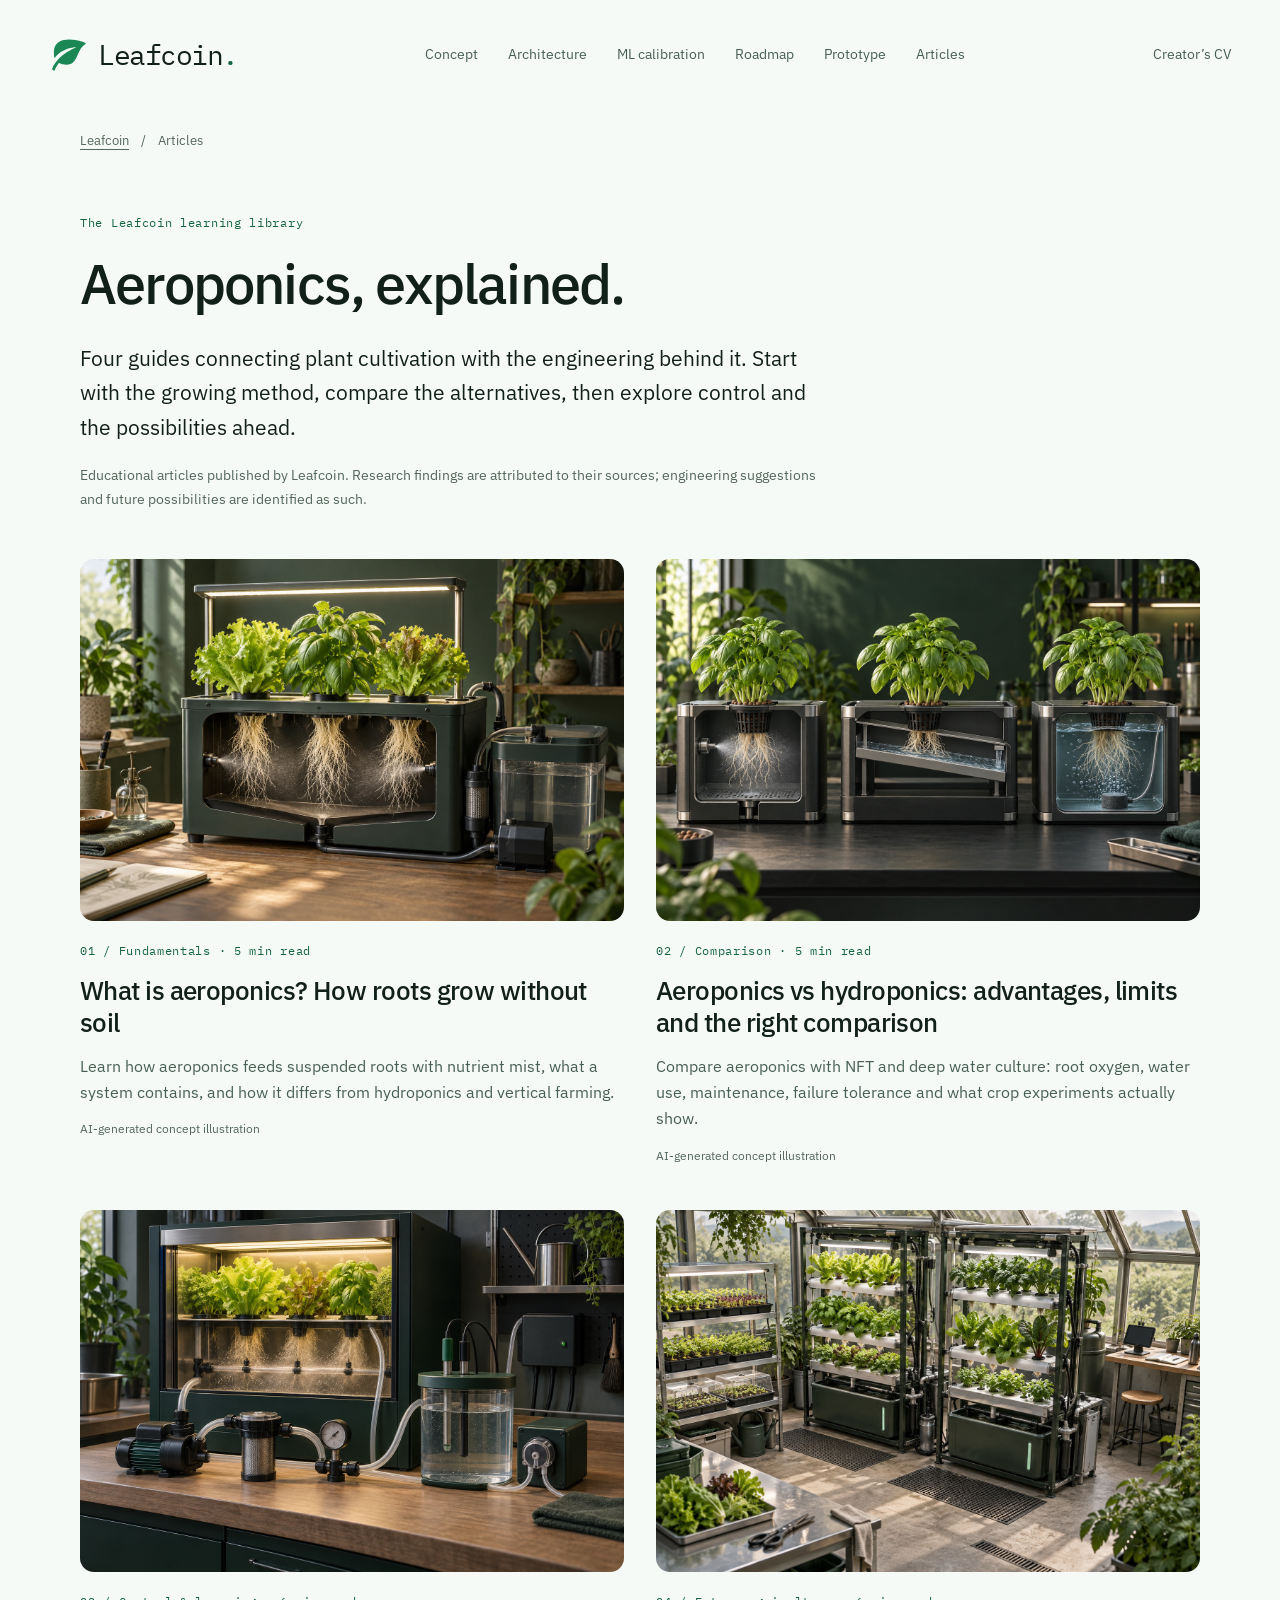
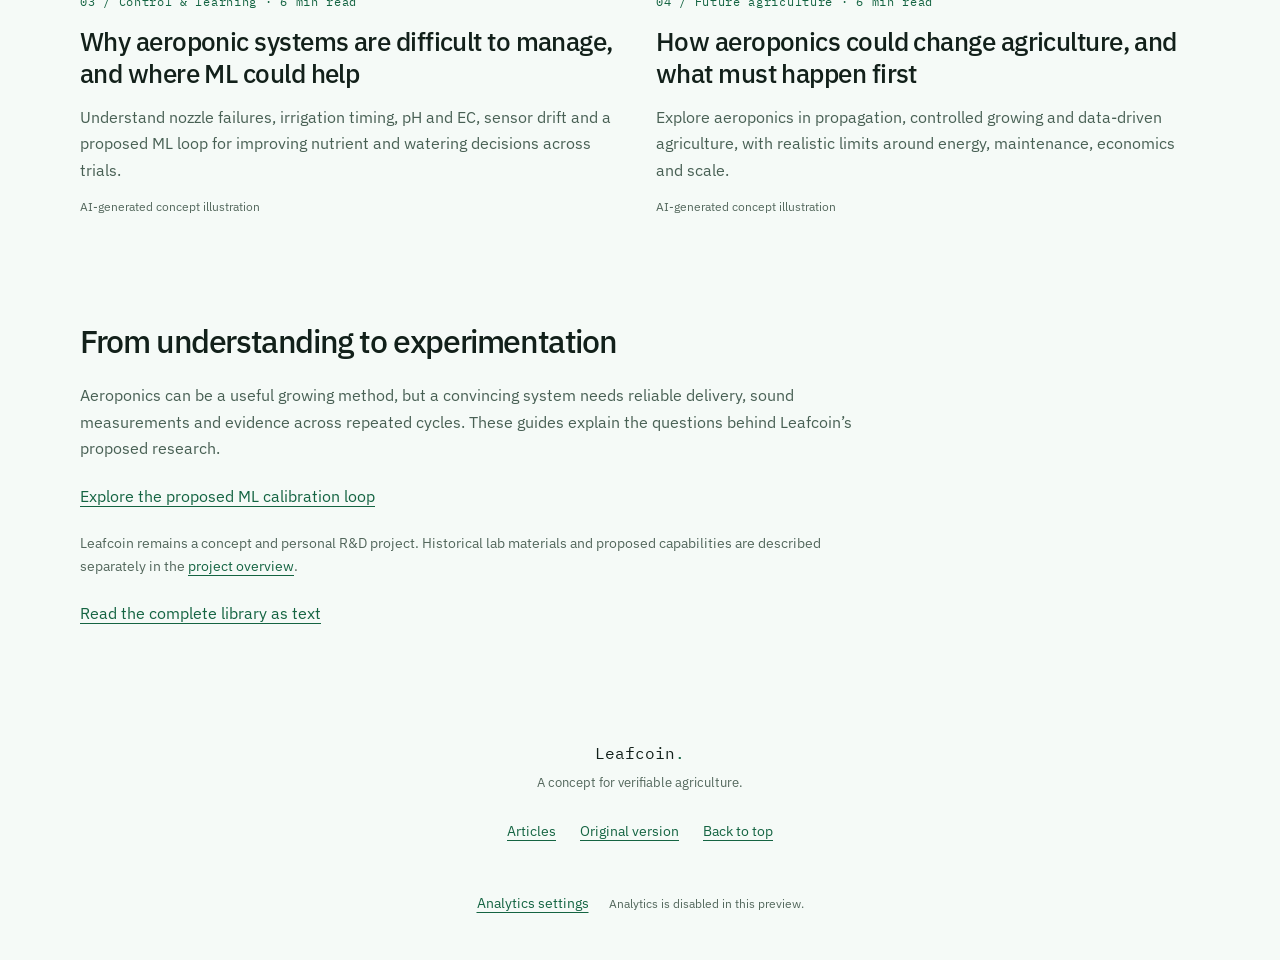
==== commit 26383b56: "Remove decorative dividers from the concept and article layouts" ====
--- a/articles/index.html
+++ b/articles/index.html
@@ -7,7 +7,7 @@
 <link rel="canonical" href="https://leafcoin.org/articles/"><link rel="alternate" href="index.md" type="text/markdown" title="Learning library in Markdown">
 <link rel="describedby" href="../llms.txt" type="text/plain" title="Leafcoin reading guide"><link rel="describedby" href="llms-full.txt" type="text/plain" title="Complete learning library text">
 <link rel="icon" href="../assets/favicon-96.png" type="image/png" sizes="96x96"><link rel="apple-touch-icon" href="../assets/ios_ligth_leafcoin.png">
-<link rel="stylesheet" href="../styles.css?v=20261013-articles"><link rel="stylesheet" href="../articles.css?v=20261013-visuals"><link rel="stylesheet" href="../analytics-ui.css?v=20260930-footer-center">
+<link rel="stylesheet" href="../styles.css?v=20261014-clean-layout"><link rel="stylesheet" href="../articles.css?v=20261014-clean-layout"><link rel="stylesheet" href="../analytics-ui.css?v=20260930-footer-center">
 <meta property="og:type" content="website"><meta property="og:site_name" content="Leafcoin"><meta property="og:locale" content="en_US">
 <meta property="og:title" content="Aeroponics Guides: Methods, Control and Future | Leafcoin"><meta property="og:description" content="Research-based guides to aeroponics, hydroponic comparisons, system control and the future of agriculture, with sources and practical tradeoffs."><meta property="og:url" content="https://leafcoin.org/articles/">
 <meta property="og:image" content="https://leafcoin.org/assets/images/article-aeroponics-cutaway.jpg"><meta property="og:image:type" content="image/jpeg"><meta property="og:image:width" content="1536"><meta property="og:image:height" content="1024"><meta property="og:image:alt" content="AI-generated concept illustration. A tabletop aeroponic module with suspended roots, directed spray, a separate reservoir and a drain.">
--- a/styles.css
+++ b/styles.css
@@ -80,7 +80,7 @@
 .hero-figure img { width: 100%; height: auto; aspect-ratio: 3 / 2; object-fit: contain; object-position: center; border-radius: 20px; box-shadow: 0 18px 54px rgb(0 0 0 / 14%); }
 .hero-figure figcaption { display: flex; justify-content: space-between; gap: 16px; padding-top: 14px; font-size: 12px; line-height: 1.7; color: var(--muted); }
 .photo-label { font-family: "IBM Plex Mono", monospace; color: var(--accent); }
-.research-layers { display: flex; gap: 30px; justify-content: space-between; align-items: center; padding: 25px 0; border-top: 1px solid var(--line); border-bottom: 1px solid var(--line); }
+.research-layers { display: flex; gap: 30px; justify-content: space-between; align-items: center; padding: 25px 0; }
 .research-layers ul { list-style: none; padding: 0; display: flex; flex-wrap: wrap; gap: 18px 30px; color: var(--text); font-size: 14px; }
 .content-section { display: grid; grid-template-columns: 160px minmax(0, 1fr); column-gap: 60px; padding-top: 110px; }
 .section-label > span { color: var(--accent); font-family: "IBM Plex Mono", monospace; font-size: 12px; }
@@ -89,16 +89,15 @@
 h3 { font-size: 19px; font-weight: 500; line-height: 1.4; }
 .section-intro { margin-top: 24px; max-width: 760px; font-size: 18px; }
 .principles { display: grid; grid-template-columns: repeat(3, minmax(0, 1fr)); gap: 28px; margin-top: 38px; }
-.principles article { padding-top: 20px; border-top: 1px solid var(--accent); }
+.principles article { padding-top: 20px; }
 .principles p { margin-top: 13px; font-size: 15px; }
-.scope-note { margin-top: 34px; padding: 4px 0 4px 20px; border-left: 2px solid var(--line); color: var(--muted); font-size: 14px; line-height: 1.65; }
+.scope-note { margin-top: 34px; padding: 4px 0; color: var(--muted); font-size: 14px; line-height: 1.65; }
 .data-flow { list-style: none; display: grid; grid-template-columns: repeat(5, minmax(0, 1fr)); padding: 0; margin-top: 38px; }
-.data-flow li { position: relative; display: flex; flex-direction: column; gap: 4px; min-width: 0; padding: 20px 20px 20px 0; border-top: 1px solid var(--accent); }
+.data-flow li { position: relative; display: flex; flex-direction: column; gap: 4px; min-width: 0; padding: 20px 20px 20px 0; }
 .data-flow li > span { color: var(--accent); font-family: "IBM Plex Mono", monospace; font-size: 14px; margin-bottom: 12px; }
 .data-flow strong { color: var(--ink); font-size: 19px; font-weight: 500; }
 .data-flow small { color: var(--muted); font-size: 13px; line-height: 1.5; }
 .architecture-details { margin-top: 22px; }
-.architecture-details details { border-bottom: 1px solid var(--line); }
 .architecture-details summary { display: flex; align-items: center; gap: 14px; padding: 20px 0; color: var(--ink); list-style: none; cursor: pointer; font-size: 17px; font-weight: 500; }
 .architecture-details summary::-webkit-details-marker { display: none; }
 .architecture-details summary::before { content: "+"; flex: 0 0 18px; color: var(--accent); font-family: "IBM Plex Mono", monospace; font-weight: 400; }
@@ -107,7 +106,7 @@
 .detail-copy { max-width: 850px; padding: 0 0 24px 32px; }
 .detail-copy p + p { margin-top: 12px; }
 .roadmap { display: grid; grid-template-columns: repeat(4, minmax(0, 1fr)); gap: 26px; margin-top: 38px; padding: 0; list-style: none; }
-.roadmap li { min-width: 0; padding-top: 19px; border-top: 1px solid var(--line); }
+.roadmap li { min-width: 0; padding-top: 19px; }
 .phase-number { display: block; color: var(--accent); font-family: "IBM Plex Mono", monospace; font-size: 24px; margin-bottom: 22px; }
 .roadmap li p { margin-top: 12px; font-size: 15px; }
 .roadmap .phase-check { margin-top: 16px; font-size: 13px; color: var(--muted); }
@@ -119,7 +118,7 @@
 .lab-gallery strong { color: var(--ink); font-size: 15px; font-weight: 500; }
 .lab-gallery p { margin-top: 5px; color: var(--muted); }
 .source-list { margin-top: 36px; }
-.source-list article { display: flex; gap: 24px; justify-content: space-between; padding: 25px 0; border-bottom: 1px solid var(--line); }
+.source-list article { display: flex; gap: 24px; justify-content: space-between; padding: 25px 0; }
 .source-list article:first-child { padding-top: 0; }
 .source-list h3 { margin-top: 6px; }
 .source-list p:not(.eyebrow) { margin-top: 8px; font-size: 15px; }
@@ -128,12 +127,12 @@
 .creator h3 { margin-top: 6px; font-size: 25px; }
 .creator p:not(.eyebrow) { margin-top: 6px; font-size: 14px; }
 .creator-links { display: grid; gap: 10px; font-size: 14px; }
-.site-footer { display: grid; grid-template-columns: minmax(0, 1fr); justify-items: center; gap: 16px; padding: 28px 0 35px; border-top: 1px solid var(--line); font-size: 13px; color: var(--muted); text-align: center; }
+.site-footer { display: grid; grid-template-columns: minmax(0, 1fr); justify-items: center; gap: 16px; padding: 28px 0 35px; font-size: 13px; color: var(--muted); text-align: center; }
 .site-footer > p { color: var(--ink); font-family: "IBM Plex Mono", monospace; font-size: 16px; }
 .footer-context { display: block; max-width: 40ch; margin: 6px auto 0; color: var(--muted); font-family: "IBM Plex Sans", sans-serif; font-size: 13px; line-height: 1.6; }
 .footer-links { display: flex; align-items: center; justify-content: center; gap: 24px; }
 .footer-links a { display: inline-flex; align-items: center; min-height: 44px; font-size: 14px; white-space: nowrap; }
-.site-footer .analytics-tools { width: 100%; grid-column: 1 / -1; padding-top: 12px; border-top: 1px solid var(--line); }
+.site-footer .analytics-tools { width: 100%; grid-column: 1 / -1; padding-top: 12px; }
 @media (max-width: 1100px) {
   .site-toolbar, .document, .site-footer { width: calc(100% - 64px); }
   .site-toolbar { gap: 24px; }
@@ -151,11 +150,11 @@
 @media (max-width: 1000px) {
   .site-toolbar { display: grid; grid-template-columns: minmax(0, 1fr) auto; min-height: 88px; padding: 20px 0; gap: 0 12px; }
   .site-brand { width: fit-content; }
-  .toolbar-links { grid-column: 1 / -1; display: grid; gap: 8px; margin-top: 16px; padding-top: 12px; border-top: 1px solid var(--line); }
+  .toolbar-links { grid-column: 1 / -1; display: grid; gap: 8px; margin-top: 16px; padding-top: 12px; }
   .site-toolbar nav { display: grid; gap: 4px; justify-content: stretch; }
   .site-toolbar nav a, .site-toolbar .creator-link { display: flex; align-items: center; min-height: 48px; padding: 8px 12px; border-radius: 6px; font-size: 16px; white-space: nowrap; }
   .site-toolbar nav a:hover, .site-toolbar .creator-link:hover { background: var(--surface); text-decoration: none; }
-  .site-toolbar .creator-link { margin: 0; border-top: 1px solid var(--line); border-radius: 0; }
+  .site-toolbar .creator-link { margin: 0; border-radius: 0; }
   .site-toolbar[data-menu-ready] .menu-toggle { display: inline-flex; }
   .site-toolbar[data-menu-ready] .toolbar-links { display: none; position: absolute; z-index: 20; top: calc(100% - 2px); left: 0; right: 0; margin: 0; padding: 12px; max-height: calc(100vh - 100px); max-height: calc(100svh - 100px); overflow-y: auto; overscroll-behavior: contain; border: 1px solid var(--line); border-radius: 12px; background: var(--page); box-shadow: 0 16px 40px rgb(0 0 0 / 16%); }
   .site-toolbar[data-menu-ready].is-menu-open .toolbar-links { display: grid; }
@@ -195,7 +194,7 @@
   .principles article { padding-top: 16px; }
   .principles p { font-size: 16px; margin-top: 9px; }
   .data-flow { grid-template-columns: minmax(0, 1fr); gap: 0; }
-  .data-flow li { display: grid; grid-template-columns: 30px 1fr 1.1fr; align-items: baseline; padding: 15px 0; gap: 10px; border-color: var(--line); }
+  .data-flow li { display: grid; grid-template-columns: 30px 1fr 1.1fr; align-items: baseline; padding: 15px 0; gap: 10px; }
   .data-flow li > span { margin: 0; }
   .data-flow strong { font-size: 17px; }
   .architecture-details summary { gap: 8px; font-size: 16px; }
--- a/articles.css
+++ b/articles.css
@@ -16,7 +16,7 @@
 .guide-card h2 a:hover { color: var(--accent); text-decoration: underline; }
 .guide-card-copy > p:not(.eyebrow) { margin-top: 14px; }
 .guide-card .guide-card-note { font-size: 12px; color: var(--muted); }
-.library-context { border-top: 1px solid var(--line); margin-top: 70px; padding: 36px 0 64px; max-width: 820px; }
+.library-context { margin-top: 70px; padding: 36px 0 64px; max-width: 820px; }
 .library-context h2 { font-size: 32px; }
 .library-context p { margin: 22px 0; }
 .article-header { max-width: 850px; padding-top: 26px; }
@@ -47,12 +47,12 @@
 .comparison-scroll th, .comparison-scroll td { padding: 16px; text-align: left; vertical-align: top; border-top: 1px solid var(--line); }
 .comparison-scroll thead { background: var(--surface); color: var(--ink); }
 .comparison-scroll tbody th { width: 24%; color: var(--ink); font-weight: 500; }
-.article-question { margin-top: 26px; padding-top: 20px; border-top: 1px solid var(--line); }
+.article-question { margin-top: 26px; padding-top: 20px; }
 .article-question p { margin-top: 12px; }
-.article-sources { border-top: 1px solid var(--line); padding-top: 30px; font-size: 15px; }
+.article-sources { padding-top: 30px; font-size: 15px; }
 .article-sources li p { font-size: 13px; margin-top: 6px; color: var(--muted); }
 .article-sources a { overflow-wrap: anywhere; }
-.article-related { padding-top: 30px; border-top: 1px solid var(--line); }
+.article-related { padding-top: 30px; }
 .article-related > a { display: inline-block; margin-top: 26px; font-size: 15px; }
 .article-inline-image, .article-diagram { margin: 34px 0 28px; }
 .article-inline-image img { width: 100%; height: auto; border-radius: 12px; }
@@ -67,7 +67,7 @@
 .article-diagram picture { display: block; }
 .article-diagram img { display: block; width: 100%; height: auto; aspect-ratio: var(--diagram-ratio); border-radius: 12px; }
 .article-diagram figcaption { padding-top: 12px; }
-.diagram-description { margin-top: 18px; border-top: 1px solid var(--line); }
+.diagram-description { margin-top: 18px; }
 .diagram-description summary { padding: 12px 0; color: var(--accent); cursor: pointer; }
 .diagram-description summary:focus-visible, .diagram-download:focus-visible { outline: 3px solid var(--focus); outline-offset: 3px; }
 .diagram-description ol { font-size: 14px; }
@@ -75,7 +75,7 @@
 .diagram-download { display: inline-flex; align-items: center; min-height: 44px; margin-top: 10px; font-size: 13px; }
 .home-guides { padding-bottom: 72px; }
 .home-guide-list { display: grid; grid-template-columns: repeat(2, minmax(0, 1fr)); gap: 28px; margin-top: 36px; }
-.home-guide-list article { border-top: 1px solid var(--line); padding-top: 22px; }
+.home-guide-list article { padding-top: 22px; }
 .home-guide-list h3 { margin: 10px 0 12px; }
 .home-guide-list h3 a { color: var(--ink); text-decoration: none; }
 .home-guide-list h3 a:hover { color: var(--accent); text-decoration: underline; }
@@ -84,7 +84,7 @@
 @media (max-width: 1000px) { .article-layout { grid-template-columns: 190px minmax(0,1fr); gap: 34px; } }
 @media (max-width: 820px) {
   .article-layout { grid-template-columns: minmax(0,1fr); gap: 40px; }
-  .article-toc { position: static; padding: 20px 0; border-top: 1px solid var(--line); border-bottom: 1px solid var(--line); }
+  .article-toc { position: static; padding: 20px 0; }
   .article-toc ol { display: grid; grid-template-columns: repeat(2,minmax(0,1fr)); gap: 12px 24px; }
   .article-toc li + li { margin-top: 0; }
   .article-toc a { min-height: 44px; font-size: 14px; }
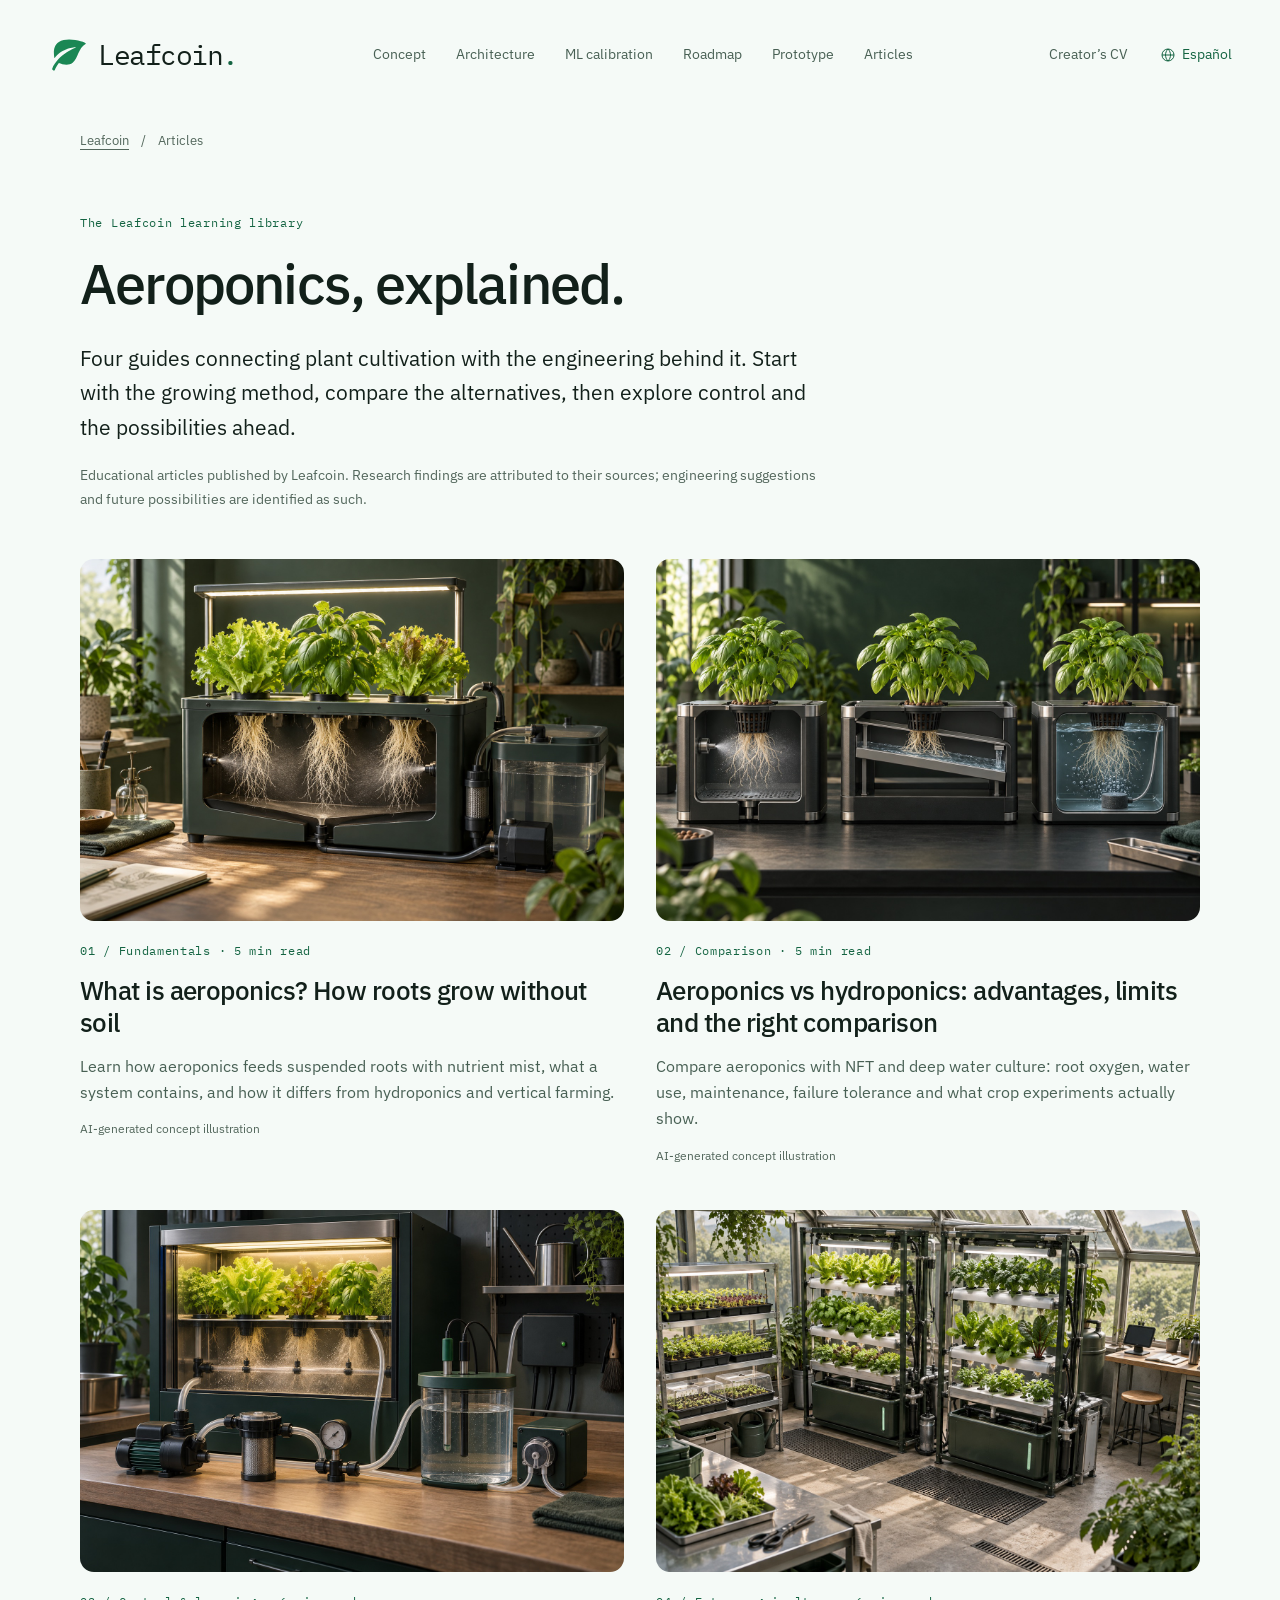
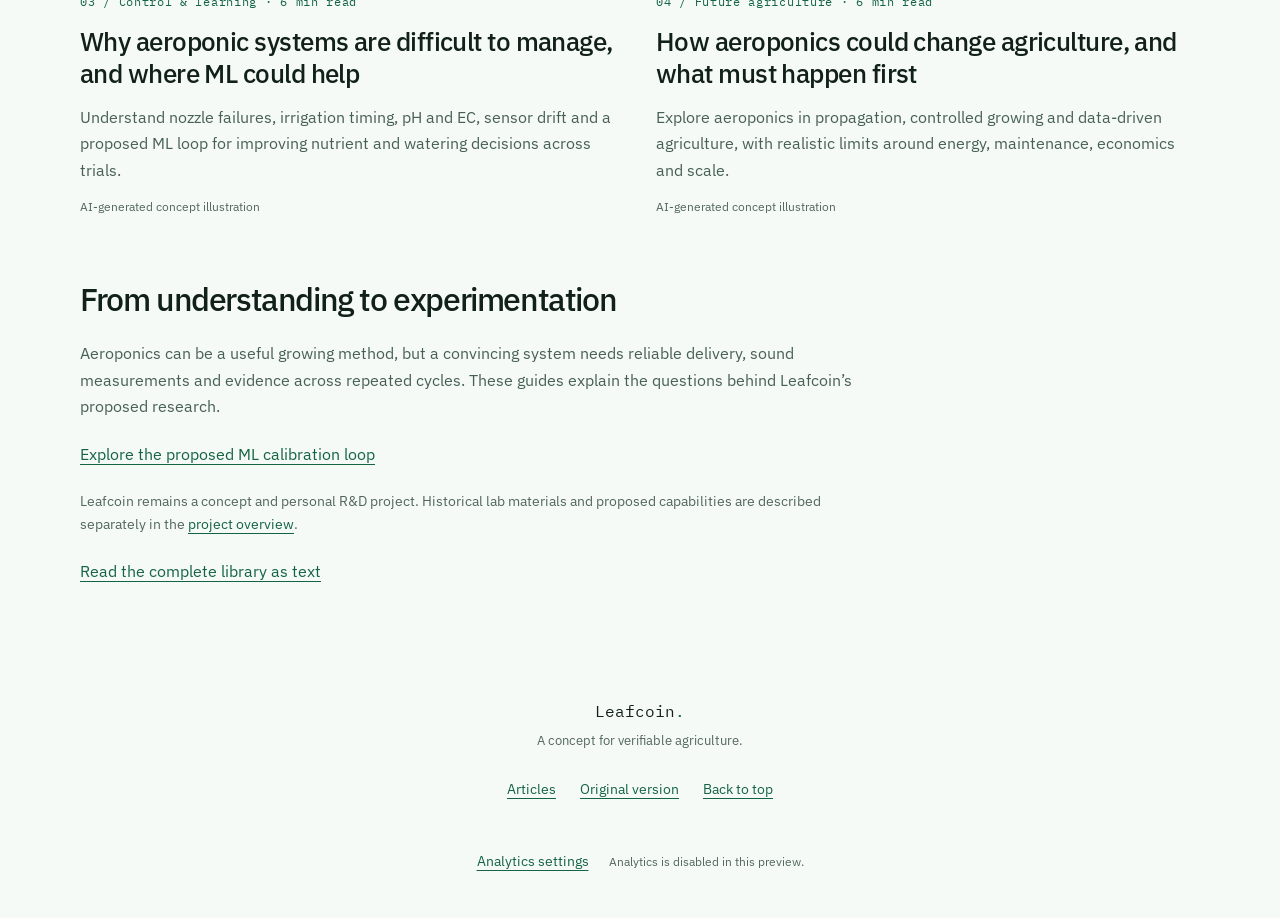
==== commit d7bc8c1b: "Add static Spanish pages, remembered language selection and cleaner spacing" ====
--- a/articles/index.html
+++ b/articles/index.html
@@ -5,20 +5,23 @@
 <meta name="robots" content="index, follow, max-image-preview:large"><meta name="color-scheme" content="light dark">
 <meta name="theme-color" content="#f5faf7" media="(prefers-color-scheme: light)"><meta name="theme-color" content="#081411" media="(prefers-color-scheme: dark)">
 <link rel="canonical" href="https://leafcoin.org/articles/"><link rel="alternate" href="index.md" type="text/markdown" title="Learning library in Markdown">
+<link rel="alternate" hreflang="en" href="https://leafcoin.org/articles/"><link rel="alternate" hreflang="es" href="https://leafcoin.org/es/articles/"><link rel="alternate" hreflang="x-default" href="https://leafcoin.org/articles/">
 <link rel="describedby" href="../llms.txt" type="text/plain" title="Leafcoin reading guide"><link rel="describedby" href="llms-full.txt" type="text/plain" title="Complete learning library text">
 <link rel="icon" href="../assets/favicon-96.png" type="image/png" sizes="96x96"><link rel="apple-touch-icon" href="../assets/ios_ligth_leafcoin.png">
-<link rel="stylesheet" href="../styles.css?v=20261014-clean-layout"><link rel="stylesheet" href="../articles.css?v=20261014-clean-layout"><link rel="stylesheet" href="../analytics-ui.css?v=20260930-footer-center">
+<link rel="stylesheet" href="../styles.css?v=20261014-es-spacing"><link rel="stylesheet" href="../articles.css?v=20261014-es-spacing"><link rel="stylesheet" href="../analytics-ui.css?v=20260930-footer-center">
+<link rel="stylesheet" href="../language.css?v=20261014-es">
 <meta property="og:type" content="website"><meta property="og:site_name" content="Leafcoin"><meta property="og:locale" content="en_US">
 <meta property="og:title" content="Aeroponics Guides: Methods, Control and Future | Leafcoin"><meta property="og:description" content="Research-based guides to aeroponics, hydroponic comparisons, system control and the future of agriculture, with sources and practical tradeoffs."><meta property="og:url" content="https://leafcoin.org/articles/">
 <meta property="og:image" content="https://leafcoin.org/assets/images/article-aeroponics-cutaway.jpg"><meta property="og:image:type" content="image/jpeg"><meta property="og:image:width" content="1536"><meta property="og:image:height" content="1024"><meta property="og:image:alt" content="AI-generated concept illustration. A tabletop aeroponic module with suspended roots, directed spray, a separate reservoir and a drain.">
 <meta name="twitter:card" content="summary_large_image"><meta name="twitter:title" content="Aeroponics Guides: Methods, Control and Future | Leafcoin"><meta name="twitter:description" content="Research-based guides to aeroponics, hydroponic comparisons, system control and the future of agriculture, with sources and practical tradeoffs."><meta name="twitter:image" content="https://leafcoin.org/assets/images/article-aeroponics-cutaway.jpg"><meta name="twitter:image:alt" content="AI-generated concept illustration. A tabletop aeroponic module with suspended roots, directed spray, a separate reservoir and a drain.">
 
 <script type="application/ld+json">{"@context": "https://schema.org", "@graph": [{"@type": "WebSite", "@id": "https://leafcoin.org/#website", "url": "https://leafcoin.org/", "name": "Leafcoin", "alternateName": "leafcoin.org", "publisher": {"@id": "https://papou.work/#person"}}, {"@type": "Person", "@id": "https://papou.work/#person", "name": "Ilya Papou", "url": "https://papou.work/"}, {"@type": "CollectionPage", "@id": "https://leafcoin.org/articles/#library", "url": "https://leafcoin.org/articles/", "name": "Aeroponics Guides: Methods, Control and Future | Leafcoin", "description": "Research-based guides to aeroponics, hydroponic comparisons, system control and the future of agriculture, with sources and practical tradeoffs.", "inLanguage": "en", "datePublished": "2026-10-13", "dateModified": "2026-10-13", "isPartOf": {"@id": "https://leafcoin.org/#website"}, "publisher": {"@id": "https://papou.work/#person"}, "mainEntity": {"@id": "https://leafcoin.org/articles/#reading-order"}}, {"@type": "ItemList", "@id": "https://leafcoin.org/articles/#reading-order", "itemListElement": [{"@type": "ListItem", "position": 1, "name": "What is aeroponics? How roots grow without soil", "url": "https://leafcoin.org/articles/what-is-aeroponics.html"}, {"@type": "ListItem", "position": 2, "name": "Aeroponics vs hydroponics: advantages, limits and the right comparison", "url": "https://leafcoin.org/articles/aeroponics-vs-hydroponics.html"}, {"@type": "ListItem", "position": 3, "name": "Why aeroponic systems are difficult to manage, and where ML could help", "url": "https://leafcoin.org/articles/aeroponic-system-control.html"}, {"@type": "ListItem", "position": 4, "name": "How aeroponics could change agriculture, and what must happen first", "url": "https://leafcoin.org/articles/future-of-aeroponics.html"}]}, {"@type": "BreadcrumbList", "@id": "https://leafcoin.org/articles/#breadcrumbs", "itemListElement": [{"@type": "ListItem", "position": 1, "name": "Leafcoin", "item": "https://leafcoin.org/"}, {"@type": "ListItem", "position": 2, "name": "Articles", "item": "https://leafcoin.org/articles/"}]}]}</script>
-<script src="../site.js?v=20260930-menu2" defer></script><script src="../analytics.js?v=20261013-articles" defer></script>
+<script src="../visitor-region.js?v=20261014-es" defer></script><script src="../language.js?v=20261014-es" defer></script><script src="../site.js?v=20261014-es" defer></script><script src="../analytics.js?v=20261014-es" defer></script>
 </head><body class="learning-page">
 <a class="skip-link" href="#main">Skip to content</a>
   <header class="site-toolbar">
     <a class="site-brand" href="../index.html" aria-label="Leafcoin home"><img src="../assets/leafcoin_revert.svg" width="36" height="36" alt="" aria-hidden="true">Leafcoin<span aria-hidden="true">.</span></a>
+    <a class="language-switch" data-language-switch href="../es/articles/" lang="es" hreflang="es" aria-label="Read in Spanish"><svg class="language-symbol" viewBox="0 0 24 24" fill="none" stroke="currentColor" stroke-width="1.5" aria-hidden="true"><circle cx="12" cy="12" r="9"></circle><path d="M3 12h18M12 3c-5 5-5 13 0 18M12 3c5 5 5 13 0 18"></path></svg><span class="language-name">Español</span><span class="language-code" aria-hidden="true">ES</span></a>
     <button class="menu-toggle" type="button" aria-controls="site-menu" aria-expanded="false" aria-label="Open menu">
       <span class="menu-toggle-label">Menu</span>
       <span class="menu-toggle-icon" aria-hidden="true"><span></span><span></span><span></span></span>
--- a/styles.css
+++ b/styles.css
@@ -82,18 +82,18 @@
 .photo-label { font-family: "IBM Plex Mono", monospace; color: var(--accent); }
 .research-layers { display: flex; gap: 30px; justify-content: space-between; align-items: center; padding: 25px 0; }
 .research-layers ul { list-style: none; padding: 0; display: flex; flex-wrap: wrap; gap: 18px 30px; color: var(--text); font-size: 14px; }
-.content-section { display: grid; grid-template-columns: 160px minmax(0, 1fr); column-gap: 60px; padding-top: 110px; }
+.content-section { display: grid; grid-template-columns: 160px minmax(0, 1fr); column-gap: 60px; padding-top: 96px; }
 .section-label > span { color: var(--accent); font-family: "IBM Plex Mono", monospace; font-size: 12px; }
 .section-label > p { margin-top: 18px; color: var(--muted); font-size: 14px; line-height: 1.65; }
 h2 { max-width: 750px; font-size: clamp(30px, 3.4vw, 43px); font-weight: 500; line-height: 1.17; letter-spacing: -1.4px; }
 h3 { font-size: 19px; font-weight: 500; line-height: 1.4; }
 .section-intro { margin-top: 24px; max-width: 760px; font-size: 18px; }
 .principles { display: grid; grid-template-columns: repeat(3, minmax(0, 1fr)); gap: 28px; margin-top: 38px; }
-.principles article { padding-top: 20px; }
+.principles article { min-width: 0; }
 .principles p { margin-top: 13px; font-size: 15px; }
-.scope-note { margin-top: 34px; padding: 4px 0; color: var(--muted); font-size: 14px; line-height: 1.65; }
+.scope-note { margin-top: 28px; color: var(--muted); font-size: 14px; line-height: 1.65; }
 .data-flow { list-style: none; display: grid; grid-template-columns: repeat(5, minmax(0, 1fr)); padding: 0; margin-top: 38px; }
-.data-flow li { position: relative; display: flex; flex-direction: column; gap: 4px; min-width: 0; padding: 20px 20px 20px 0; }
+.data-flow li { position: relative; display: flex; flex-direction: column; gap: 4px; min-width: 0; padding: 0 20px 20px 0; }
 .data-flow li > span { color: var(--accent); font-family: "IBM Plex Mono", monospace; font-size: 14px; margin-bottom: 12px; }
 .data-flow strong { color: var(--ink); font-size: 19px; font-weight: 500; }
 .data-flow small { color: var(--muted); font-size: 13px; line-height: 1.5; }
@@ -106,7 +106,7 @@
 .detail-copy { max-width: 850px; padding: 0 0 24px 32px; }
 .detail-copy p + p { margin-top: 12px; }
 .roadmap { display: grid; grid-template-columns: repeat(4, minmax(0, 1fr)); gap: 26px; margin-top: 38px; padding: 0; list-style: none; }
-.roadmap li { min-width: 0; padding-top: 19px; }
+.roadmap li { min-width: 0; }
 .phase-number { display: block; color: var(--accent); font-family: "IBM Plex Mono", monospace; font-size: 24px; margin-bottom: 22px; }
 .roadmap li p { margin-top: 12px; font-size: 15px; }
 .roadmap .phase-check { margin-top: 16px; font-size: 13px; color: var(--muted); }
@@ -147,7 +147,7 @@
   .principles { gap: 22px; }
   .roadmap { grid-template-columns: repeat(2, minmax(0, 1fr)); gap: 36px; }
 }
-@media (max-width: 1000px) {
+@media (max-width: 1200px) {
   .site-toolbar { display: grid; grid-template-columns: minmax(0, 1fr) auto; min-height: 88px; padding: 20px 0; gap: 0 12px; }
   .site-brand { width: fit-content; }
   .toolbar-links { grid-column: 1 / -1; display: grid; gap: 8px; margin-top: 16px; padding-top: 12px; }
@@ -190,8 +190,7 @@
   .research-layers ul { gap: 10px 23px; }
   .content-section { padding-top: 58px; gap: 20px; }
   h2 { font-size: 32px; letter-spacing: -1px; }
-  .principles { grid-template-columns: minmax(0, 1fr); gap: 26px; margin-top: 30px; }
-  .principles article { padding-top: 16px; }
+  .principles { grid-template-columns: minmax(0, 1fr); gap: 32px; margin-top: 28px; }
   .principles p { font-size: 16px; margin-top: 9px; }
   .data-flow { grid-template-columns: minmax(0, 1fr); gap: 0; }
   .data-flow li { display: grid; grid-template-columns: 30px 1fr 1.1fr; align-items: baseline; padding: 15px 0; gap: 10px; }
--- a/articles.css
+++ b/articles.css
@@ -16,7 +16,7 @@
 .guide-card h2 a:hover { color: var(--accent); text-decoration: underline; }
 .guide-card-copy > p:not(.eyebrow) { margin-top: 14px; }
 .guide-card .guide-card-note { font-size: 12px; color: var(--muted); }
-.library-context { margin-top: 70px; padding: 36px 0 64px; max-width: 820px; }
+.library-context { margin-top: 64px; padding-bottom: 64px; max-width: 820px; }
 .library-context h2 { font-size: 32px; }
 .library-context p { margin: 22px 0; }
 .article-header { max-width: 850px; padding-top: 26px; }
@@ -47,12 +47,12 @@
 .comparison-scroll th, .comparison-scroll td { padding: 16px; text-align: left; vertical-align: top; border-top: 1px solid var(--line); }
 .comparison-scroll thead { background: var(--surface); color: var(--ink); }
 .comparison-scroll tbody th { width: 24%; color: var(--ink); font-weight: 500; }
-.article-question { margin-top: 26px; padding-top: 20px; }
+.article-question { margin-top: 30px; }
 .article-question p { margin-top: 12px; }
-.article-sources { padding-top: 30px; font-size: 15px; }
+.article-sources { padding-top: 12px; font-size: 15px; }
 .article-sources li p { font-size: 13px; margin-top: 6px; color: var(--muted); }
 .article-sources a { overflow-wrap: anywhere; }
-.article-related { padding-top: 30px; }
+.article-related { padding-top: 12px; }
 .article-related > a { display: inline-block; margin-top: 26px; font-size: 15px; }
 .article-inline-image, .article-diagram { margin: 34px 0 28px; }
 .article-inline-image img { width: 100%; height: auto; border-radius: 12px; }
@@ -75,7 +75,7 @@
 .diagram-download { display: inline-flex; align-items: center; min-height: 44px; margin-top: 10px; font-size: 13px; }
 .home-guides { padding-bottom: 72px; }
 .home-guide-list { display: grid; grid-template-columns: repeat(2, minmax(0, 1fr)); gap: 28px; margin-top: 36px; }
-.home-guide-list article { padding-top: 22px; }
+.home-guide-list article { min-width: 0; }
 .home-guide-list h3 { margin: 10px 0 12px; }
 .home-guide-list h3 a { color: var(--ink); text-decoration: none; }
 .home-guide-list h3 a:hover { color: var(--accent); text-decoration: underline; }
@@ -97,7 +97,7 @@
   .library-intro, .article-answer { font-size: 19px; }
   .guide-grid, .home-guide-list { grid-template-columns: minmax(0,1fr); gap: 34px; }
   .guide-card h2 { font-size: 24px; }
-  .library-context { margin-top: 48px; padding: 28px 0 38px; }
+  .library-context { margin-top: 48px; padding-bottom: 38px; }
   .article-meta { font-size: 12px; line-height: 1.7; }
   .article-cover { margin: 30px 0 36px; }
   .article-cover img { border-radius: 12px; }
--- a/language.css
+++ b/language.css
@@ -0,0 +1,30 @@
+.language-switch { order: 3; display: inline-flex; align-items: center; justify-content: center; gap: 6px; min-width: 44px; min-height: 44px; color: var(--accent); font-size: 14px; white-space: nowrap; text-decoration: none; }
+.language-symbol { width: 16px; height: 16px; flex: 0 0 16px; }
+.language-switch:hover { text-decoration: underline; }
+.language-code { display: none; }
+.language-dialog { width: min(460px, calc(100% - 40px)); max-height: calc(100svh - 40px); overflow-y: auto; margin: auto; padding: 30px; border: 0; border-radius: 18px; background: var(--page); color: var(--text); box-shadow: 0 20px 80px rgb(0 0 0 / 28%); }
+.language-dialog::backdrop { background: rgb(0 0 0 / 48%); }
+.language-dialog h2 { margin-top: 18px; font-size: 28px; letter-spacing: -.7px; }
+.language-dialog > p:not(.eyebrow) { margin-top: 18px; font-size: 16px; }
+.language-dialog-actions { display: flex; flex-wrap: wrap; gap: 12px; margin-top: 26px; }
+.language-dialog button { min-height: 44px; padding: 10px 16px; border: 0; border-radius: 6px; color: var(--on-primary); background: var(--primary); font: inherit; font-size: 14px; cursor: pointer; }
+.language-dialog [data-language-stay] { background: var(--surface); color: var(--ink); }
+.language-dialog button:focus-visible { outline: 3px solid var(--focus); outline-offset: 4px; }
+@media (min-width: 1201px) { .toolbar-links { order: 2; } }
+@media (max-width: 1200px) {
+  .site-toolbar { grid-template-columns: minmax(0, 1fr) auto auto; }
+  .language-switch { grid-column: 2; grid-row: 1; }
+  .menu-toggle { grid-column: 3; grid-row: 1; }
+  .toolbar-links { grid-row: 2; }
+}
+@media (max-width: 600px) {
+  .language-name { display: none; }
+  .language-code { display: inline; }
+}
+@media (max-width: 380px) {
+  .site-toolbar { column-gap: 6px; }
+  .menu-toggle-label { display: none; }
+  .menu-toggle { min-width: 44px; padding: 10px; }
+  .language-dialog { padding: 24px; }
+}
+@media print { .language-switch, .language-dialog { display: none; } }
